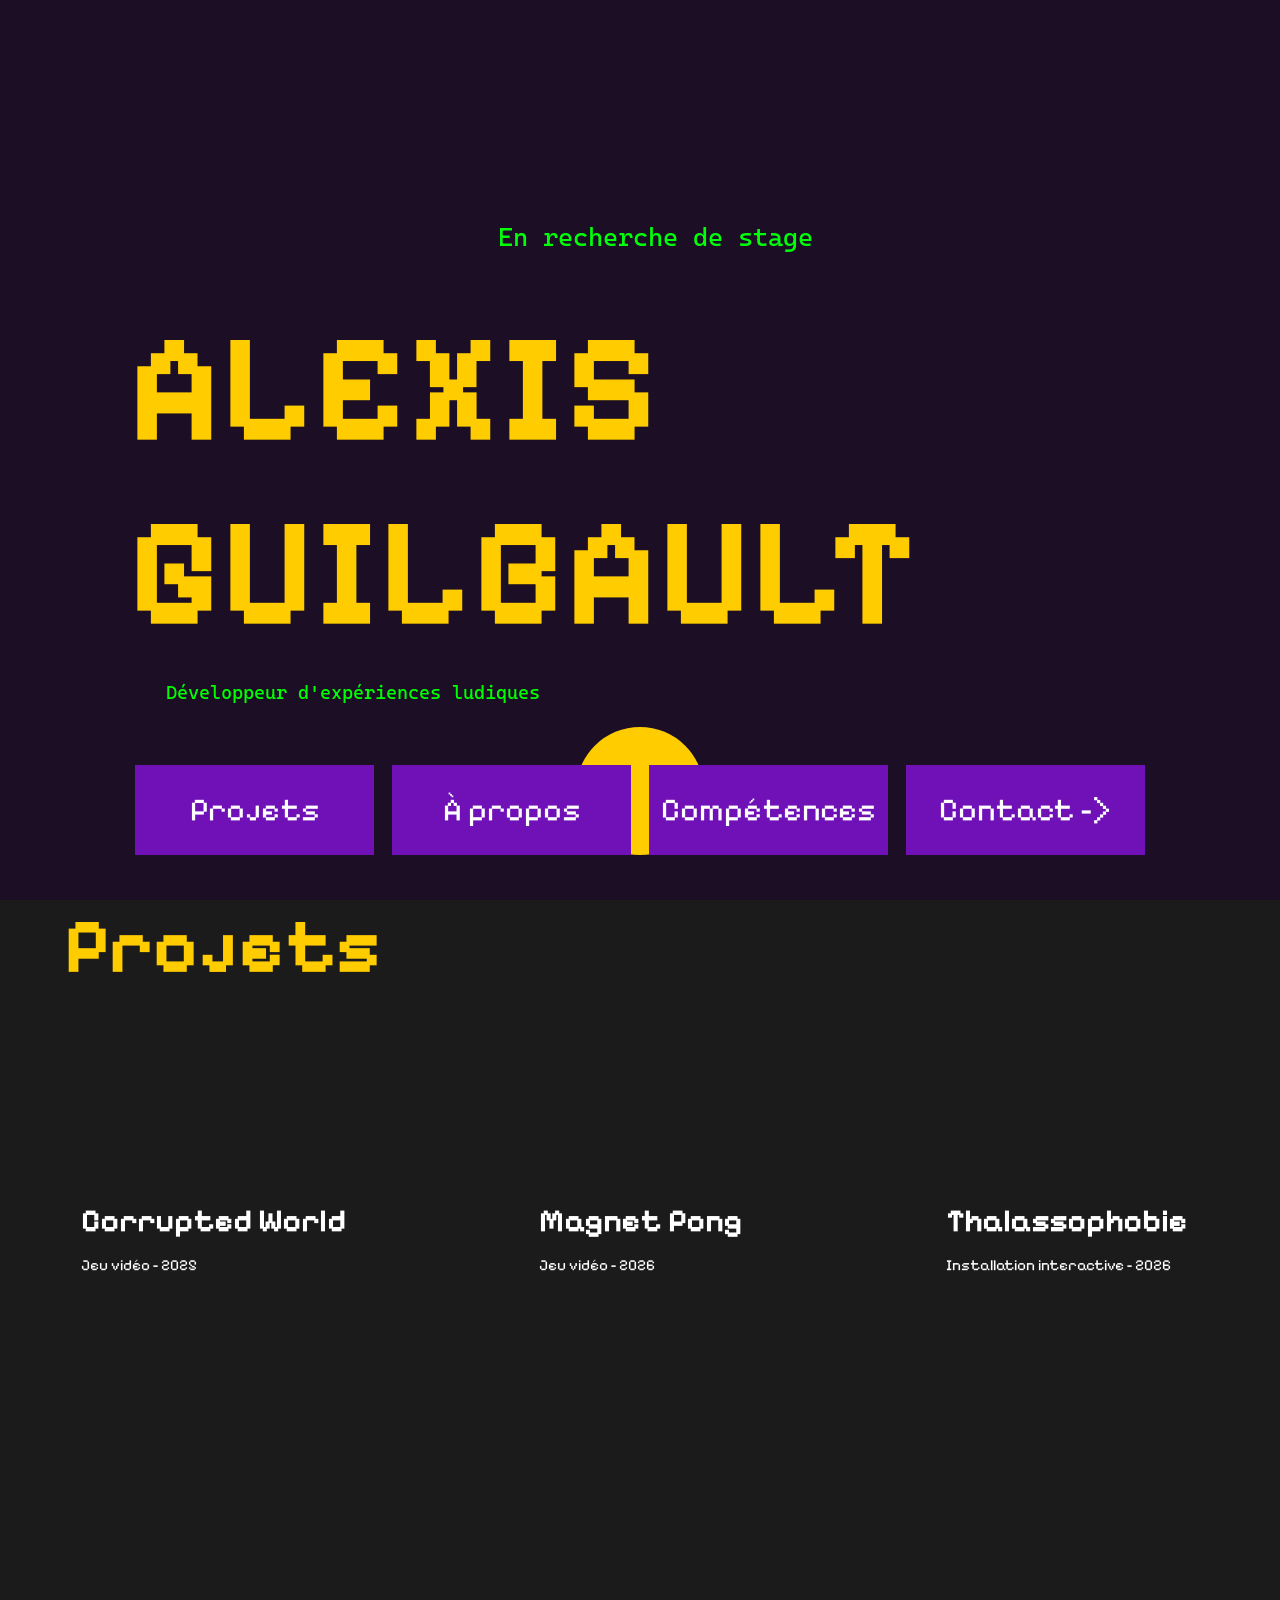
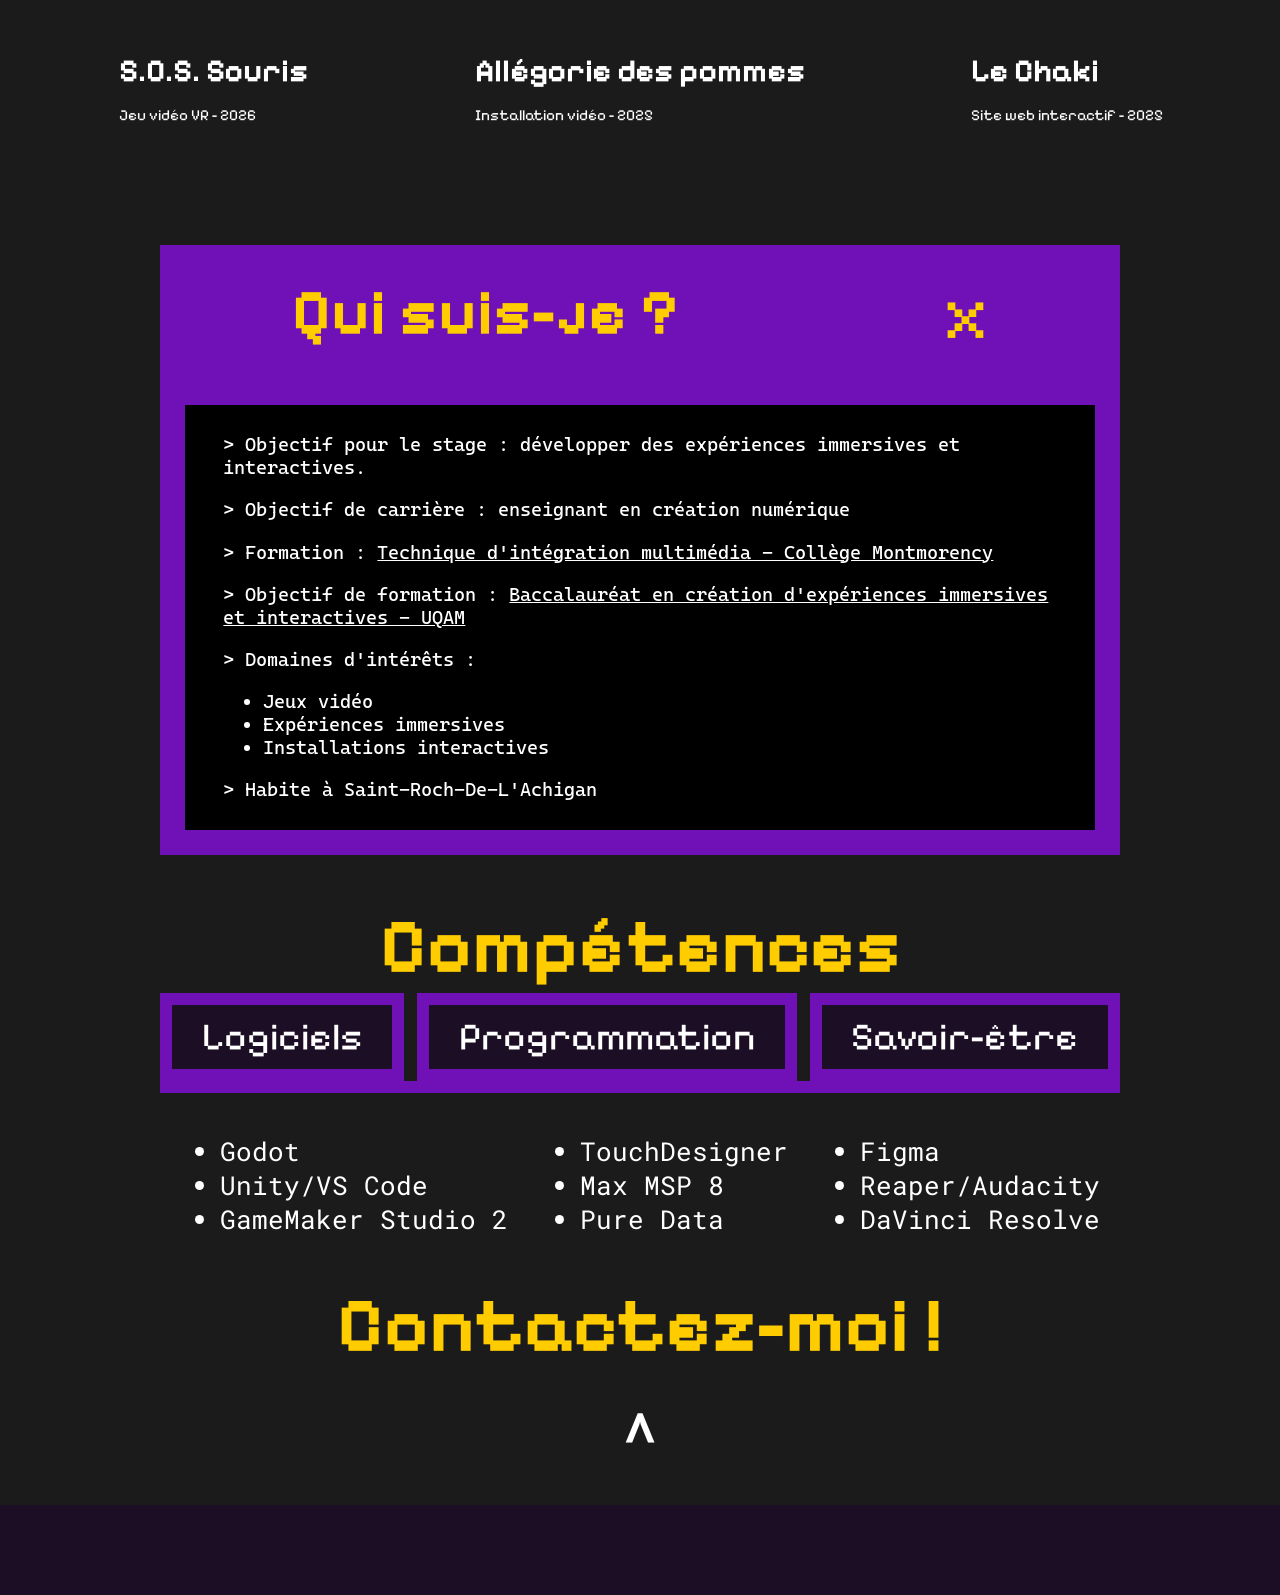
==== index.html @ 5c7bed14 "Correction erreurs grammaticales" ====
<!DOCTYPE html>
<html lang="en">
<head>
    <meta charset="UTF-8">
    <meta name="viewport" content="width=device-width, initial-scale=1.0">
    <link rel="stylesheet" href="./css/base.css">
    <title>Alexis Guilbault</title>
    <style>
    @import url('https://fonts.googleapis.com/css2?family=Cascadia+Mono:ital,wght@0,200..700;1,200..700&family=Pixelify+Sans:wght@400..700&family=Roboto+Mono:ital,wght@0,100..700;1,100..700&display=swap');
    </style>
</head>

<body>
    <header id="header" class="crt">
        <div class="mouse-ball desktop"></div>
        <p class="text-green"><span id="trait">> </span>En recherche de stage</p>
        <div>
            <h1><a href="https://www.youtube.com/watch?v=MB0UIjvyME4" target="_blank">ALEXIS <span class="nom">GUILBAULT</span></a></h1>
            <p><small>Développeur d'expériences ludiques</small></p>
        </div>
        <nav>
            <ul>
                <li><a href="#projets">Projets</a></li>
                <li><a href="#a-propos">À propos</a></li>
                <li class="mobile"><a href="#competence-mobile">Compétences</a></li>
                <li class="desktop"><a href="#competence-desktop">Compétences</a></li>
                <li><a href="./contact.html">Contact -></a></li>
            </ul>
        </nav>
    </header>
    <main>
        <section id="projets">
            <h2>Projets</h2>
        </section>
        <section id="a-propos">
            <div class="terminal-header">
                <h2>Qui suis-je ?</h2>
                <p class="desktop" id="x">x</p>
            </div>
            <div class="terminal-body">
                <p>> Objectif pour le stage : développer des expériences immersives et interactives.</p>
                <p>> Objectif de carrière : enseignant en création numérique</p>
                <p>> Formation : <a href="https://www.cmontmorency.qc.ca/programmes/nos-programmes-detudes/techniques/techniques-dintegration-multimedia/grille-de-cours/" target="_blank">Technique d'intégration multimédia - Collège Montmorency</a></p>
                <p>> Objectif de formation : <a href="https://etudier.uqam.ca/programme?code=6608" target="_blank">Baccalauréat en création d'expériences immersives et interactives - UQAM</a></p>
                <p>
                    > Domaines d'intérêts :
                    <ul>
                        <li>Jeux vidéo</li>
                        <li>Expériences immersives</li>
                        <li>Installations interactives</li>
                    </ul>
                </p>
                <p>> Habite à Saint-Roch-De-L'Achigan</p>
            </div>
        </section>
        <section class="mobile" id="competence-mobile">
            <h2>Compétences</h2>
            <details>
                <summary>
                    <h3>Logiciels</h3>
                </summary>
                <ul>
                        <li>Godot</li>
                        <li>Unity/VS Code</li>
                        <li>GameMaker Studio 2</li>
                        <li>TouchDesigner</li>
                        <li>Max MSP 8</li>
                        <li>Pure Data</li>
                        <li>Figma</li>
                        <li>Reaper/Audacity</li>
                        <li>DaVinci Resolve</li>
                    </ul>
            </details>
            <details>
                <summary>
                    <h3>Programmation</h3>
                </summary>
                <ul>
                        <li>JavaScript</li>
                        <li>Python</li>
                        <li>GameMaker Language (GML)</li>
                        <li>GDScript</li>
                        <li>C</li>
                        <li>C#</li>
                    </ul>
            </details>
            <details>
                <summary>
                    <h3>Savoir-être</h3>
                </summary>
                <ul>
                        <li>Débrouillardise</li>
                        <li>Créativité</li>
                        <li>Organisation</li>
                        <li>Ponctualité</li>
                        <li>Gestion du stress</li>
                        <li>Écoute active</li>
                    </ul>
            </details>
        </section>
        <section class="desktop" id="competence-desktop">
            <h2>Compétences</h2>
            <div class="tabs">
                <div class="boutons">
                    <button class="bouton">Logiciels</button>
                    <button class="bouton">Programmation</button>
                    <button class="bouton">Savoir-être</button>
                </div>
                <div id="logiciel">
                    <ul>
                        <li>Godot</li>
                        <li>Unity/VS Code</li>
                        <li>GameMaker Studio 2</li>
                    </ul>
                    <ul>
                        <li>TouchDesigner</li>
                        <li>Max MSP 8</li>
                        <li>Pure Data</li>
                    </ul>
                    <ul>
                        <li>Figma</li>
                        <li>Reaper/Audacity</li>
                        <li>DaVinci Resolve</li>
                    </ul>
                </div>
                <div id="programmation" class="hidden">
                    <ul>
                        <li>JavaScript</li>
                        <li>Python</li>
                        <li>GameMaker Language (GML)</li>
                    </ul>
                    <ul>
                        <li>GDScript</li>
                        <li>C</li>
                        <li>C#</li>
                    </ul>
                </div>
                <div id="savoir-etre" class="hidden">
                    <ul>
                        <li>Débrouillardise</li>
                        <li>Créativité</li>
                        <li>Organisation</li>
                    </ul>
                    <ul>
                        <li>Ponctualité</li>
                        <li>Gestion du stress</li>
                        <li>Écoute active</li>
                    </ul>
                </div>
            </div>
        </section>
    </main>
    <footer>
        <h3><a href="./contact.html" class="contact-link">Contactez-moi !</a></h3>
        <p><a href="#header">^</a></p>
        <div class="footer-square"></div>
    </footer>
    <script src="./js/main.js"></script>
    <script src="./js/data.js"></script>
</body>
</html>
---- css/base.css ----
@font-face {
  .pixelify-sans-title {
    font-family: "Pixelify Sans", sans-serif;
    font-optical-sizing: auto;
    font-weight: 700;
    font-style: normal;
  }

  .cascadia-mono-terminal {
    font-family: "Cascadia Mono", sans-serif;
    font-optical-sizing: auto;
    font-weight: 400;
    font-style: normal;
  }

  .roboto-mono-text {
    font-family: "Roboto Mono", monospace;
    font-optical-sizing: auto;
    font-weight: 400;
    font-style: normal;
  }
}

* {
  box-sizing: border-box;
}

/* Configuration body (mobile) */

html {
  min-width: 323px;
  overflow-x: hidden;
}

body {
  text-align: center;
  background-color: #1b1b1b;
  margin: 0;
  display: flex;
  flex-direction: column;
  justify-content: space-between;
  align-items: center;
}

.desktop {
  display: none;
}

main {
  width: 100%;
  display: flex;
  flex-direction: column;
  align-items: center;
}

/* En-tête et titres de la page d'accueil */

h1,
h2 {
  color: #ffcc00;
  font-family: "Pixelify Sans", sans-serif;
}

h1 {
  margin: 0;
  font-size: 24vw;
  & > a > span {
    font-size: 18vw;
  }
  & > a {
    color: #fc0;
    transition-duration: 400ms;
    transition-property: color;
    &:hover {
      color: #6f11b7;
    }
  }
}

h2 {
  font-size: 18vw;
}

h3 {
  font-size: 10vw;
  margin: 0;
}

header {
  display: flex;
  flex-direction: column;
  justify-content: flex-end;
  align-items: center;
  height: 100vh;
  width: 100%;
  background-color: #1b0e25;
  overflow: hidden;
  padding: 1vh;
  &#header {
    z-index: -5;
  }
  & small {
    font-family: "Cascadia Mono";
    color: #0f0;
    text-align: left;
    width: 100%;
    font-size: 5vw;
  }
}

header > p {
  padding: 0;
  font-family: "Cascadia Mono";
  font-size: 6vw;
  color: #00ff09;
}

nav > ul {
  margin: 0;
  display: flex;
  flex-direction: column;
  width: 100%;
  align-items: center;
  gap: 2vh;
  padding: 0;
  & > li {
    width: 60vw;
    height: 10vh;
    display: flex;
    justify-content: center;
    align-items: center;
    background-color: #6f11b7;
    transition-property: box-shadow;
    transition-duration: 500ms;
    & > a {
      color: #fff;
      text-decoration: none;
      font-size: 8vw;
    }
    &:hover {
      box-shadow: #ffcc00 1vw 1vw;
      & > a {
        color: #ffcc00;
      }
    }
  }
}

.bouton-nav {
  width: 60vw;
  height: 10vh;
  display: flex;
  justify-content: center;
  align-items: center;
  background-color: #6f11b7;
  transition-property: box-shadow;
  transition-duration: 500ms;
  & > a {
    color: #fff;
    text-decoration: none;
    font-size: 8vw;
  }
  &:hover {
    box-shadow: #ffcc00 1vw 1vw;
    & > a {
      color: #ffcc00;
    }
  }
}

a {
  text-decoration: none;
  font-family: "Pixelify Sans", sans-serif;
}

/* Section projets */
#projets {
  display: flex;
  flex-direction: column;
  justify-content: center;
  align-items: stretch;
  width: 100%;
  & > a {
    display: flex;
    flex-direction: column;
    justify-content: center;
    align-items: center;
    text-decoration: none;
    text-align: center;
    color: #fff;
    height: 30vh;
    width: 100%;
    transition-property: background-color;
    transition-duration: 250ms;
    & > div > p {
      font-size: 6vw;
    }
  }
}

/* Vidéo de fond */
.project-card__video {
    position: absolute;
    inset: 0;
    width: 100%;
    height: 100%;
    object-fit: cover;
    filter: grayscale(100%);
    transition: filter 300ms ease;
}

.project-card:hover .project-card__video,
.project-card:focus-visible .project-card__video {
    filter: grayscale(0);
}

/* Contenu de la carte */
.project-card__content {
    inset: 0;
    display: flex;
    flex-direction: column;
    justify-content: flex-end;
    padding: 1rem;
}

/* Section à propos */
#a-propos {
  display: flex;
  flex-direction: column;
  align-items: center;
  justify-content: center;
  padding: 5vh 0;
}

.terminal-header {
  width: 90vw;
  padding: 0;
  display: flex;
  justify-content: center;
  align-items: center;
  background-color: #6f11b7;
  & > h2 {
    margin: 0;
  }
}

.terminal-body {
  font-family: "Cascadia Mono";
  color: #fff;
  background-color: #000;
  width: 90vw;
  padding: 1vh 5vw;
  text-align: left;
  font-size: 5vw;
  border: 2vw solid #6f11b7;
  & > p > a {
    font-family: "Cascadia Mono";
    color: #fff;
    text-decoration: underline;
    transition-duration: 200ms;
    transition-property: color;
    &:hover {
      color: #ffcc00;
    }
  }
}

/* Section compétences */
#competence-mobile {
  width: 100%;
  display: flex;
  flex-direction: column;
  align-items: center;
  & > h2 {
    font-size: 14vw;
  }
}

summary {
  width: 100%;
  color: #ffcc00;
  background-color: #1b0e25;
  border: 2vw solid #6f11b7;
  height: 10vh;
  display: flex;
  justify-content: center;
  align-items: center;
  margin-bottom: 2.5vh;
  & > h3 {
    font-family: "Pixelify Sans", sans-serif;
    display: inline;
    font-size: 6vw;
  }
}

details {
  width: 85vw;
  color: #fff;
  font-size: 6vw;
  font-family: "Roboto Mono";
  & > ul {
    display: flex;
    flex-direction: column;
    gap: 1vh;
    list-style: none;
    padding: 0;
  }
}

/* Pied de page */
footer {
  padding-top: 3vh;
  width: 100%;
}

.contact-link {
  font-size: 12vw;
  color: #ffcc00;
  transition-property: color;
  transition-duration: 200ms;
  &:hover {
    color: #6f11b7;
  }
}

footer > p > a {
  font-family: "Roboto Mono", monospace;
  font-size: 10vw;
  margin: 0;
  color: #fff;
  transition-property: color;
  transition-duration: 200ms;
  &:hover {
    color: #6f11b7;
  }
}

.footer-square {
  height: 5vh;
  background-color: #1b0e25;
}

/* TABLETTE - 635px */
@media screen and (min-width: 635px) {
  /* Configuration body (tablette) */
  html {
    min-width: 768px;
  }

  main {
    width: 100%;
  }

  .desktop {
    display: none !important;
  }

  /* En-tête et titres de la page d'accueil */
  h1 {
    margin: 0;
    font-size: 18vw;
    & > a > span {
      font-size: 12vw;
    }
  }

  h2 {
    margin: 2vh;
    font-size: 12vw;
  }

  h3 {
    font-size: 8vw;
  }

  header {
    width: 100%;
    & small {
      font-size: 2.5vw;
    }
  }

  header > p {
    padding: 0;
    margin: 0;
    font-size: 3.5vw;
  }

  nav > ul {
    margin: 0;
    padding: 0;
    & > li {
      display: flex !important;
      height: 9vh;
      & > a {
        font-size: 8vw;
      }
    }
  }

  /* Section projets */
  #projets {
    & > a {
      height: 50vh;
      & > div > p {
        font-size: 4vw;
      }
    }
  }

  /* Section à propos */
  #a-propos {
    padding: 3vh 0;
  }

  .terminal-header {
    justify-content: space-around;
    & > p {
      font-family: "Pixelify Sans";
      color: #ffcc00;
      font-size: 8vw;
    }
  }

  .terminal-body {
    padding: 1vh 3vw;
    text-align: left;
    font-size: 3vw;
    border: 2vw solid #6f11b7;
  }

  summary {
    width: 100%;
    height: 15vh;
    display: flex;
    justify-content: center;
    align-items: center;
    margin-bottom: 2.5vh;
    & > h3 {
      font-family: "Pixelify Sans", sans-serif;
      display: inline;
      font-size: 6vw;
    }
  }

  details {
    width: 85vw;
    color: #fff;
    font-size: 2.5vw;
    font-family: "Roboto Mono";
    & > ul {
      display: flex;
      flex-direction: column;
      gap: 1vh;
      list-style: none;
      padding: 0;
    }
  }

  /* Section compétences */
  #competence-desktop {
    width: 100%;
    display: flex;
    flex-direction: column;
    align-items: center;
    & > h2 {
      font-size: 14vw;
    }
  }

  /* Pied de page */
  footer {
    padding-top: 3vh;
    width: 100%;
  }

  .contact-link {
    font-size: 10vw;
  }

  footer > p > a {
    font-size: 8vw;
    margin: 0;
  }

  .footer-square {
    height: 10vh;
  }
}

/* DESKTOP - 1024px */
@media screen and (min-width: 1024px) {
  /* Configuration body (desktop) */
  html {
    min-width: 1024px;
  }

  .desktop {
    display: block !important;
  }

  .mobile {
    display: none !important;
  }

  /* En-tête et titres de la page d'accueil */
  h1 {
    width: 80vw;
    text-align: left;
    font-size: 12vw;
    & span {
      display: block;
      font-size: 6vw;
    }
  }

  h2 {
    margin: 0;
    font-size: 6vw;
  }

  h3 {
    font-size: 2.5vw;
  }

  header {
    justify-content: flex-end;
    align-items: center;
    gap: 5vh;
    padding-bottom: 5vh;
    & small {
      text-align: left;
      display: inline-block;
      width: 100%;
      padding-left: 3vw;
      font-size: 1.5vw;
    }
  }

  header > p {
    margin: 0;
    font-size: 2vw;
  }

  nav {
    width: 80%;
  }

  nav > ul {
    flex-direction: row;
    justify-content: center;
    & > li,
    > li.desktop {
      display: flex !important;
      height: 10vh;
      width: 30%;
      & > a {
        font-size: 2.5vw;
      }
    }
  }

  /* Section projets */
  #projets {
    width: 100%;
    flex-direction: row;
    justify-content: flex-start;
    flex-wrap: wrap;
    & > h2 {
      position: absolute;
      left: 5vw;
    }
    & > a {
      justify-content: flex-end;
      overflow: hidden;
      text-align: left;
      height: 50vh;
      width: 33%;
      flex-grow: 1;
      padding: 1vw;
      padding-bottom: 5vh;
      &:hover {
        flex-grow: 2;
      }
      & > div {
        height: 20vh;
        & > p {
          font-size: 1.2vw;
        }
      }
    }
  }

  /* Section à propos */
  #a-propos {
    padding: 5vh 0;
  }

  .terminal-header {
    width: 75vw;
    height: 15vh;
    justify-content: space-around;
    & > p {
      font-size: 6vw;
      margin: 0;
    }
  }

  .terminal-body {
    width: 75vw;
    padding: 1vh 3vw;
    text-align: left;
    font-size: 1.5vw;
    border: 2vw solid #6f11b7;
  }

  /* Section compétences */
  #competence-desktop {
    width: 75vw;
    display: flex;
    flex-direction: column;
    align-items: flex-start;
    & > h2 {
      font-size: 6vw;
      margin: 0;
    }
  }

  .tabs {
    width: 100%;
    display: flex;
    flex-direction: column;
    justify-content: center;
    align-items: center;
    gap: 2vw;
    & > .boutons {
      width: 100%;
      display: flex;
      justify-content: space-evenly;
      align-items: flex-end;
      border-bottom: 1vw solid #6f11b7;
      gap: 1vw;
      & > button {
        font-family: "Pixelify Sans", sans-serif;
        font-size: 3vw;
        padding: 1vh 1vw;
        flex-grow: 1;
        background-color: #1b0e25;
        border: 1vw solid #6f11b7;
        color: #fff;
        &.selected {
          color: #ffcc00;
        }
      }
    }
    & div {
      width: 100%;
      display: flex;
      flex-direction: row;
      gap: 1vw;
      justify-content: space-evenly;
      align-items: flex-start;
    }
    & > ul {
      display: flex;
      flex-direction: column;
      gap: 2vh;
    }
    & li {
      font-family: "Roboto Mono", monospace;
      font-size: 2vw;
      color: #fff;
      text-align: left;
    }
  }

  /* Pied de page */
  footer {
    padding-top: 3vh;
    width: 100%;
  }

  .contact-link {
    font-size: 6vw;
  }

  footer > p > a {
    font-size: 6vw;
    margin: 0;
  }

  .footer-square {
    height: 10vh;
  }
}

.hidden {
  display: none !important;
}

/* PAGE CONTACT */
.page-contact {
  display: flex;
  flex-direction: column;
  justify-content: flex-start;
  align-items: center;
  height: 100vh;
  width: 100vw;
  background-color: #1b0e25;
}

.header-contact,
.header-project {
  height: 20vh;
  width: 80%;
  display: flex;
  flex-direction: row;
  justify-content: space-between;
  font-size: 8vw;
  padding: 0;
  background-color: #00000000;
  & > h1 {
    font-size: 8vw;
    width: 70%;
  }
  & > a {
    color: #ffcc00;
    text-decoration: none;
  }
}

.contact-page {
  display: flex;
  flex-direction: row;
  align-items: flex-start;
  justify-content: center;
  gap: 1vw;
  height: 90vh;
  width: 90%;
}

.formulaire {
  width: 66%;
  height: 90%;
}
.identifiants {
  flex-grow: 1;
  text-align: left;
  font-family: "";
  width: 33%;
}

.identifiants__text {
  color: #ffcc00;
  font-family: "roboto mono";
  font-size: 1.8vw;
  & > a {

    color: #ffcc00;
    font-family: "roboto mono";
    text-decoration: underline;
  }
}

/* PAGE CONTACT - TABLETTE */
@media screen and (max-width: 1024px) {
  .header-contact {
    height: 15vh;
    width: 100%;
    justify-content: center;
    & > h1 {
      font-size: 12vw;
      width: 70%;
    }
  }

  .contact-page {
    height: 85vh;
    width: 80%;
    flex-direction: column;
    justify-content: flex-start;
    align-items: center;
  }

  .formulaire {
    width: 100%;
    height: 85%;
    & > h2 {
      display: none;
    }
  }

  .identifiants {
    width: 100%;
    text-align: center;
    & > h2 {
      font-size: 8vw;
    }
  }

  .identifiants__text {
    font-size: 4vw;
  }
}

/* PAGE CONTACT - MOBILE */
@media screen and (max-width: 768px) {
  .header-contact {
    height: 15vh;
    width: 100%;
    justify-content: center;
    & > h1 {
      font-size: 16vw;
      width: 80%;
    }
  }

  .contact-page {
    width: 90%;
    flex-direction: column;
    justify-content: flex-start;
    align-items: center;
  }

  .formulaire {
    width: 100%;
    height: 90%;
    & > h2 {
      display: none;
    }
  }

  .identifiants {
    width: 100%;
    text-align: center;
    & > h2 {
      font-size: 12vw;
      margin-bottom: 1.5rem;
    }
  }

  .identifiants__text {
    font-size: 5vw;
    & > a {
      font-size: 5vw;
    }
  }
}

/* Page projet */
.project-main {
  width: 80%;
  text-align: left;
}

.video {
  display: flex; 
  flex-direction: column;
  align-items: center;
  gap: 2vh;
  padding-top: 5vh;
}

.description-projet {
  display: flex; 
  flex-direction: column;
  align-items: flex-start;
  color: #fff;
  font-family: 'Roboto Mono';
  font-size: 1.5vw;
  padding-top: 5vh;
}

div > h2 {
  font-size: 5vw;
}

.mouse-ball {
  position: absolute;
  width: 10vw;
  height: 10vw;
  background-color: #ffcc00;
  border-radius: 100%;
  z-index: -1;
}
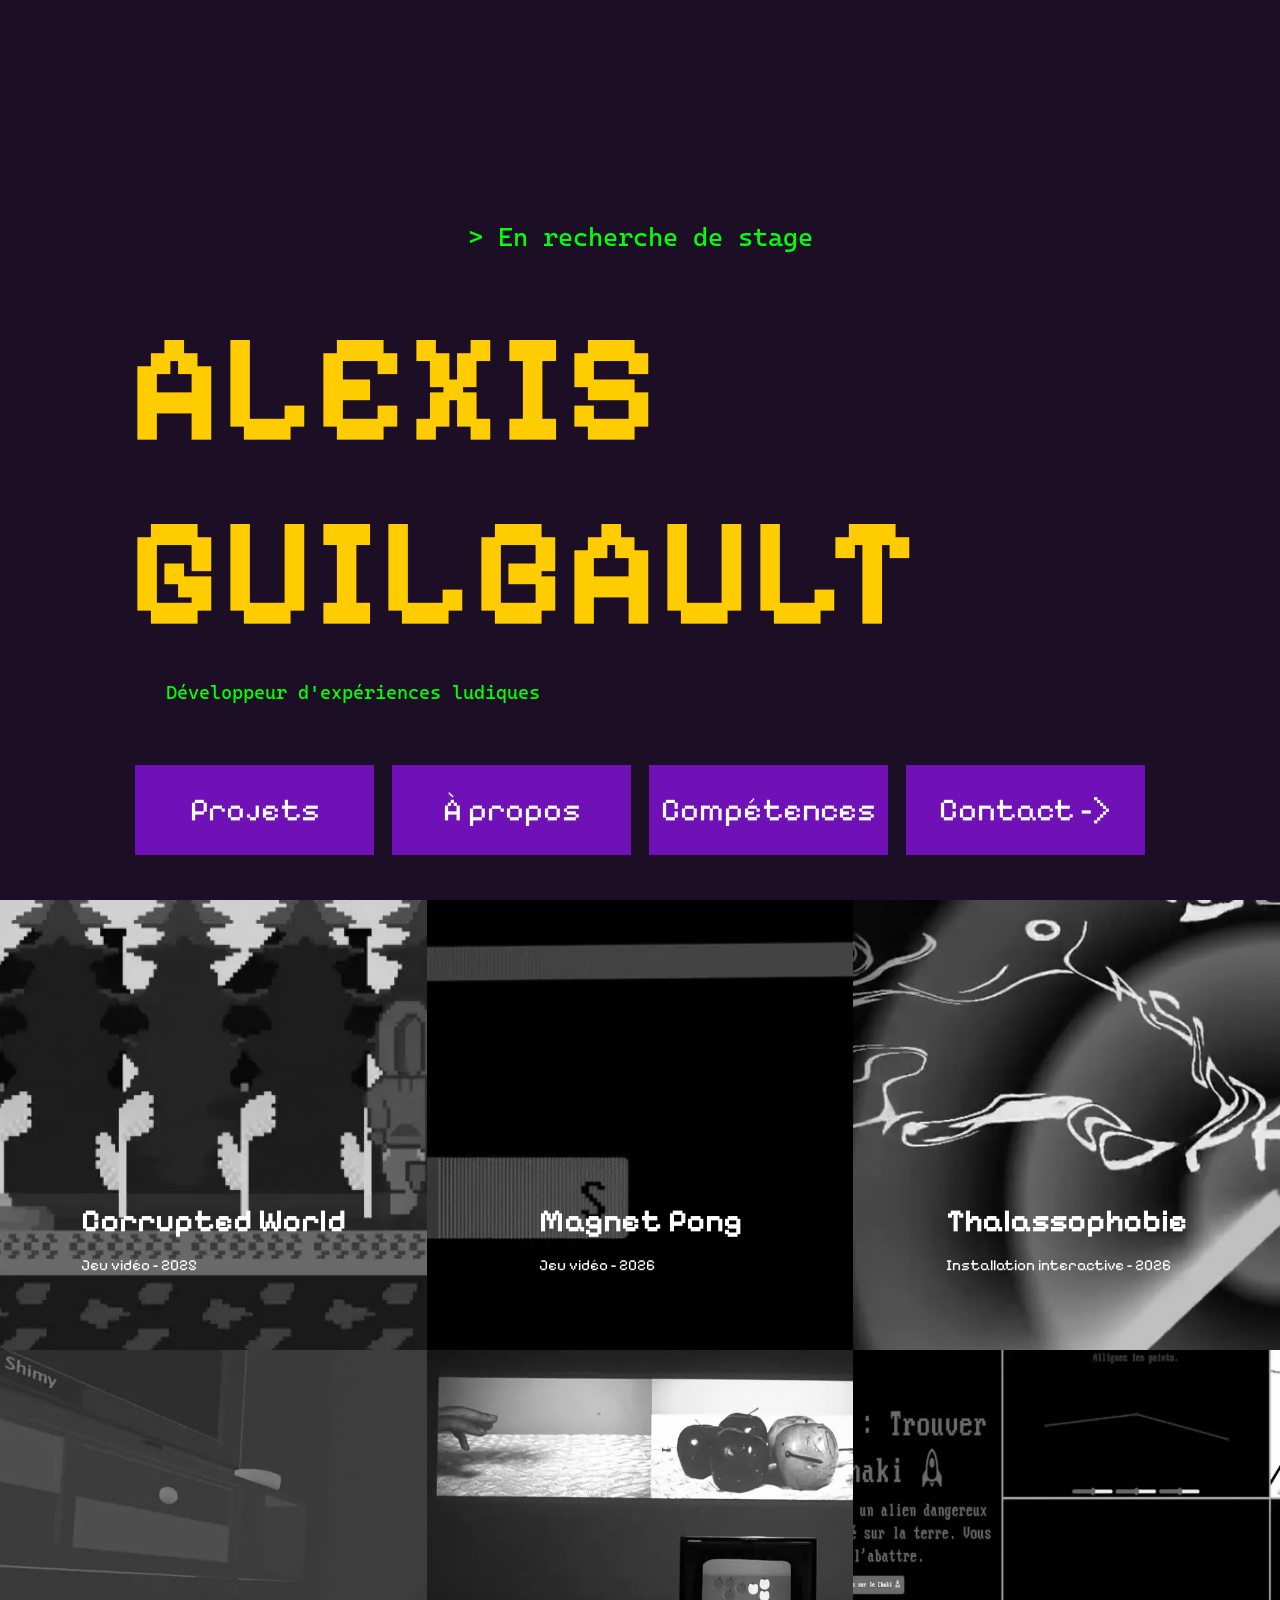
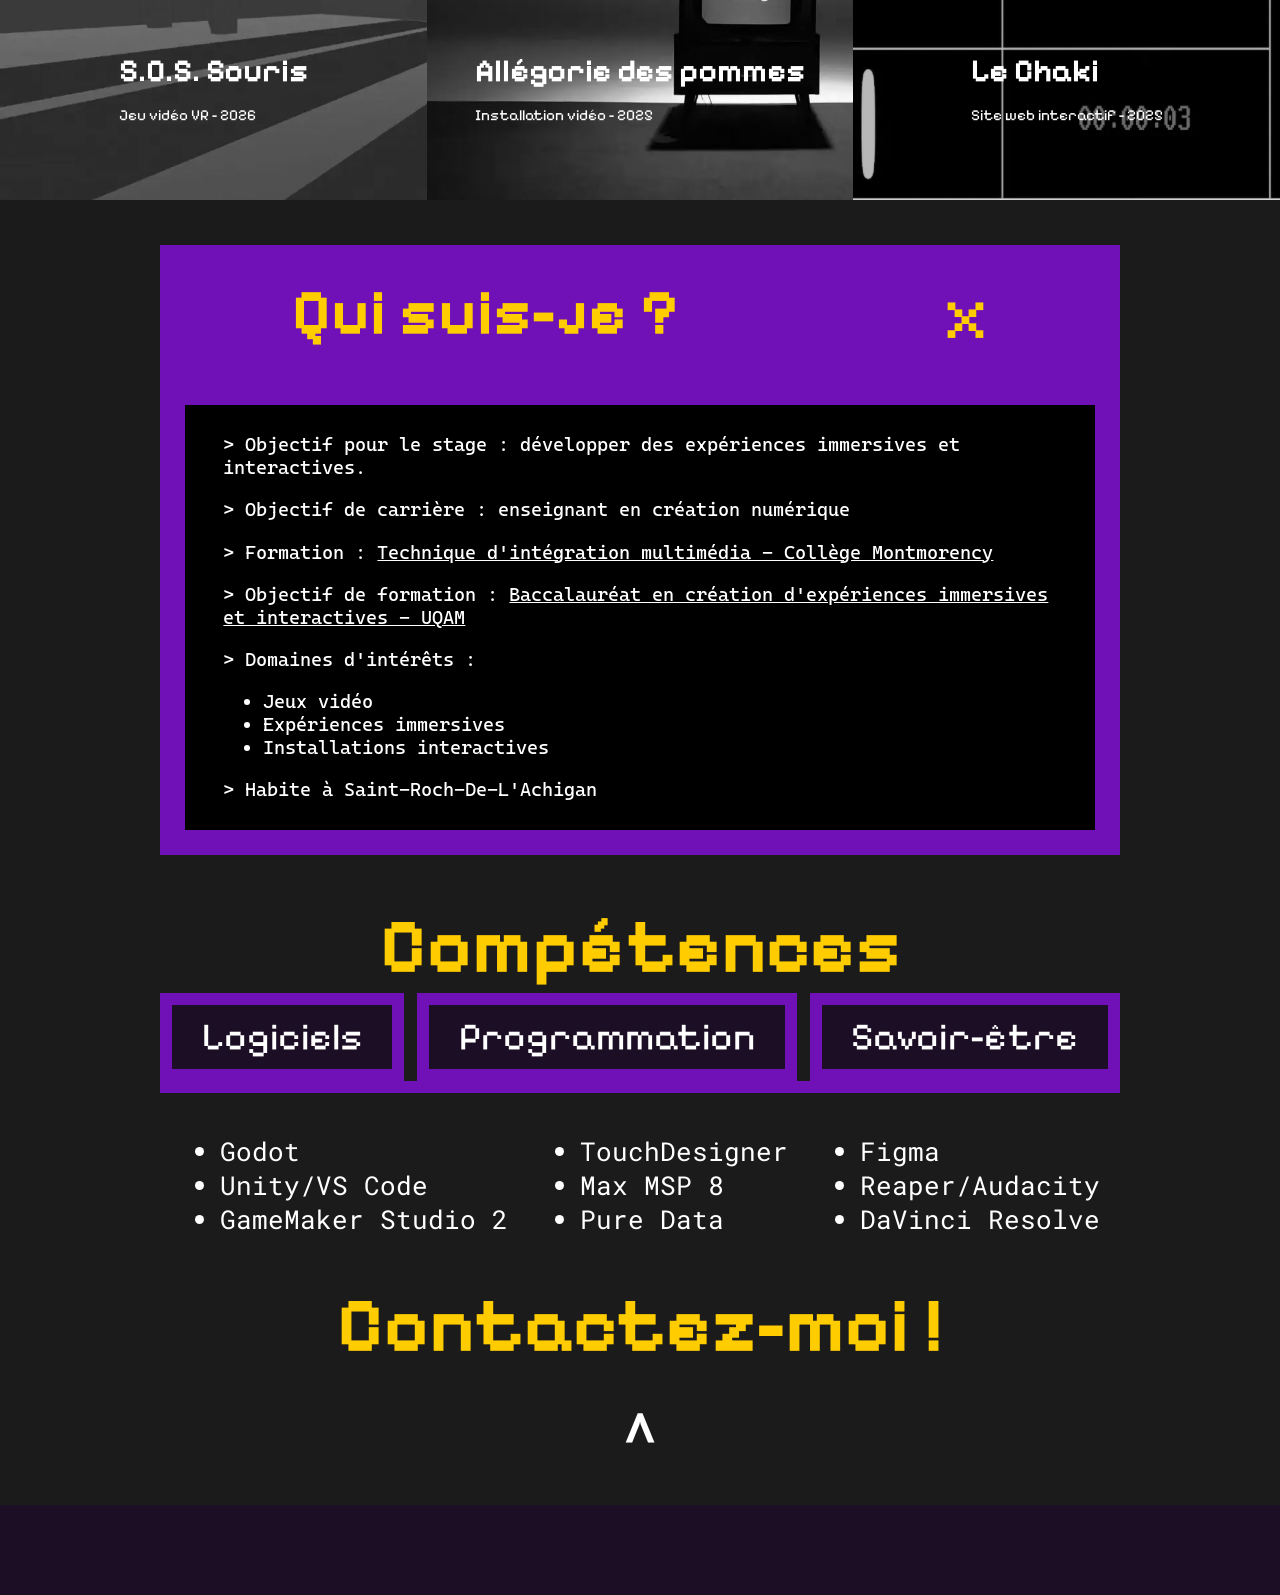
==== commit 4ddda8a4: "Animation CSS" ====
--- a/index.html
+++ b/index.html
@@ -11,6 +11,7 @@
 </head>
 
 <body>
+    <div class="loading_bar"></div>
     <header id="header" class="crt">
         <div class="mouse-ball desktop"></div>
         <p class="text-green"><span id="trait">> </span>En recherche de stage</p>
--- a/css/base.css
+++ b/css/base.css
@@ -55,6 +55,15 @@
 
 /* En-tête et titres de la page d'accueil */
 
+.mouse-ball {
+  position: absolute;
+  width: 10vw;
+  height: 10vw;
+  background-color: #ffcc00;
+  border-radius: 100%;
+  z-index: -1;
+}
+
 h1,
 h2 {
   color: #ffcc00;
@@ -71,7 +80,7 @@
     color: #fc0;
     transition-duration: 400ms;
     transition-property: color;
-    &:hover {
+    &:hover, &:focus-visible {
       color: #6f11b7;
     }
   }
@@ -96,9 +105,6 @@
   background-color: #1b0e25;
   overflow: hidden;
   padding: 1vh;
-  &#header {
-    z-index: -5;
-  }
   & small {
     font-family: "Cascadia Mono";
     color: #0f0;
@@ -137,7 +143,7 @@
       text-decoration: none;
       font-size: 8vw;
     }
-    &:hover {
+    &:hover, &:focus-visible {
       box-shadow: #ffcc00 1vw 1vw;
       & > a {
         color: #ffcc00;
@@ -160,7 +166,7 @@
     text-decoration: none;
     font-size: 8vw;
   }
-  &:hover {
+  &:hover, &:focus-visible {
     box-shadow: #ffcc00 1vw 1vw;
     & > a {
       color: #ffcc00;
@@ -196,22 +202,6 @@
       font-size: 6vw;
     }
   }
-}
-
-/* Vidéo de fond */
-.project-card__video {
-    position: absolute;
-    inset: 0;
-    width: 100%;
-    height: 100%;
-    object-fit: cover;
-    filter: grayscale(100%);
-    transition: filter 300ms ease;
-}
-
-.project-card:hover .project-card__video,
-.project-card:focus-visible .project-card__video {
-    filter: grayscale(0);
 }
 
 /* Contenu de la carte */
@@ -259,7 +249,7 @@
     text-decoration: underline;
     transition-duration: 200ms;
     transition-property: color;
-    &:hover {
+    &:hover, &:focus-visible {
       color: #ffcc00;
     }
   }
@@ -318,7 +308,7 @@
   color: #ffcc00;
   transition-property: color;
   transition-duration: 200ms;
-  &:hover {
+  &:hover, &:focus-visible {
     color: #6f11b7;
   }
 }
@@ -330,7 +320,7 @@
   color: #fff;
   transition-property: color;
   transition-duration: 200ms;
-  &:hover {
+  &:hover, &:focus-visible {
     color: #6f11b7;
   }
 }
@@ -423,7 +413,7 @@
   }
 
   .terminal-body {
-    padding: 1vh 3vw;
+    padding: 1vh 0;
     text-align: left;
     font-size: 3vw;
     border: 2vw solid #6f11b7;
@@ -579,7 +569,7 @@
       flex-grow: 1;
       padding: 1vw;
       padding-bottom: 5vh;
-      &:hover {
+      &:hover, &:focus-visible {
         flex-grow: 2;
       }
       & > div {
@@ -764,13 +754,16 @@
 
 /* PAGE CONTACT - TABLETTE */
 @media screen and (max-width: 1024px) {
-  .header-contact {
+  .header-contact, .header-project {
     height: 15vh;
     width: 100%;
     justify-content: center;
     & > h1 {
       font-size: 12vw;
       width: 70%;
+    }
+    & > a {
+      font-size: 12vw;
     }
   }
 
@@ -805,13 +798,16 @@
 
 /* PAGE CONTACT - MOBILE */
 @media screen and (max-width: 768px) {
-  .header-contact {
+  .header-contact, .header-project {
     height: 15vh;
     width: 100%;
     justify-content: center;
     & > h1 {
-      font-size: 16vw;
+      font-size: 13vw;
       width: 80%;
+    }
+    & > a {
+      font-size: 12vw;
     }
   }
 
@@ -847,14 +843,14 @@
   }
 }
 
-/* Page projet */
+/* Page projet - DESKTOP */
 .project-main {
   width: 80%;
   text-align: left;
 }
 
 .video {
-  display: flex; 
+  display: flex;
   flex-direction: column;
   align-items: center;
   gap: 2vh;
@@ -875,11 +871,81 @@
   font-size: 5vw;
 }
 
-.mouse-ball {
-  position: absolute;
-  width: 10vw;
-  height: 10vw;
-  background-color: #ffcc00;
-  border-radius: 100%;
-  z-index: -1;
+/* PAGE PROJET - MOBILE */
+@media screen and (max-width: 323px) {
+  .video > iframe {
+    width: 90%;
+  }
+
+  .description-projet {
+    font-size: 6vw;
+  }
+
+  div > h2 {
+    font-size: 9vw;
+  }
+}
+
+/* PAGE PROJET - TABLETTE */
+@media screen and (max-width: 768px) {
+  .header-project {
+    height: 20%;
+  }
+
+  .description-projet {
+    width: 100%;
+    font-size: 3vw;
+  }
+
+  div > h2 {
+    font-size: 6vw;
+  }
+}
+
+/* PAGE PROJET - ÉCRAN LARGE */
+@media screen and (min-width: 1440px) {
+  .header-project {
+    height: 20%;
+  }
+
+  .bouton-nav {
+    width: 90%;
+    justify-content: center;
+    text-align: center;
+    &>a {
+      font-size: 5vw;
+      width: 100%;
+    }
+  }
+
+  .description-projet {
+    width: 100%;
+    font-size: 1.5vw;
+  }
+
+  div > h2 {
+    font-size: 4vw;
+  }
+}
+
+/* Animation CSS */
+.loading_bar {
+  z-index: 5;
+  position: fixed;
+  top: 0;
+  left: 0;
+  width: 100vw;
+  height: 0.3vh;
+  background: #0f0;
+  transform-origin: left;
+  transform: scaleX(0);
+}
+
+@keyframes grow {
+  to { transform: scaleX(1); }
+}
+
+.loading_bar {
+  animation: grow linear;
+  animation-timeline: scroll();
 }
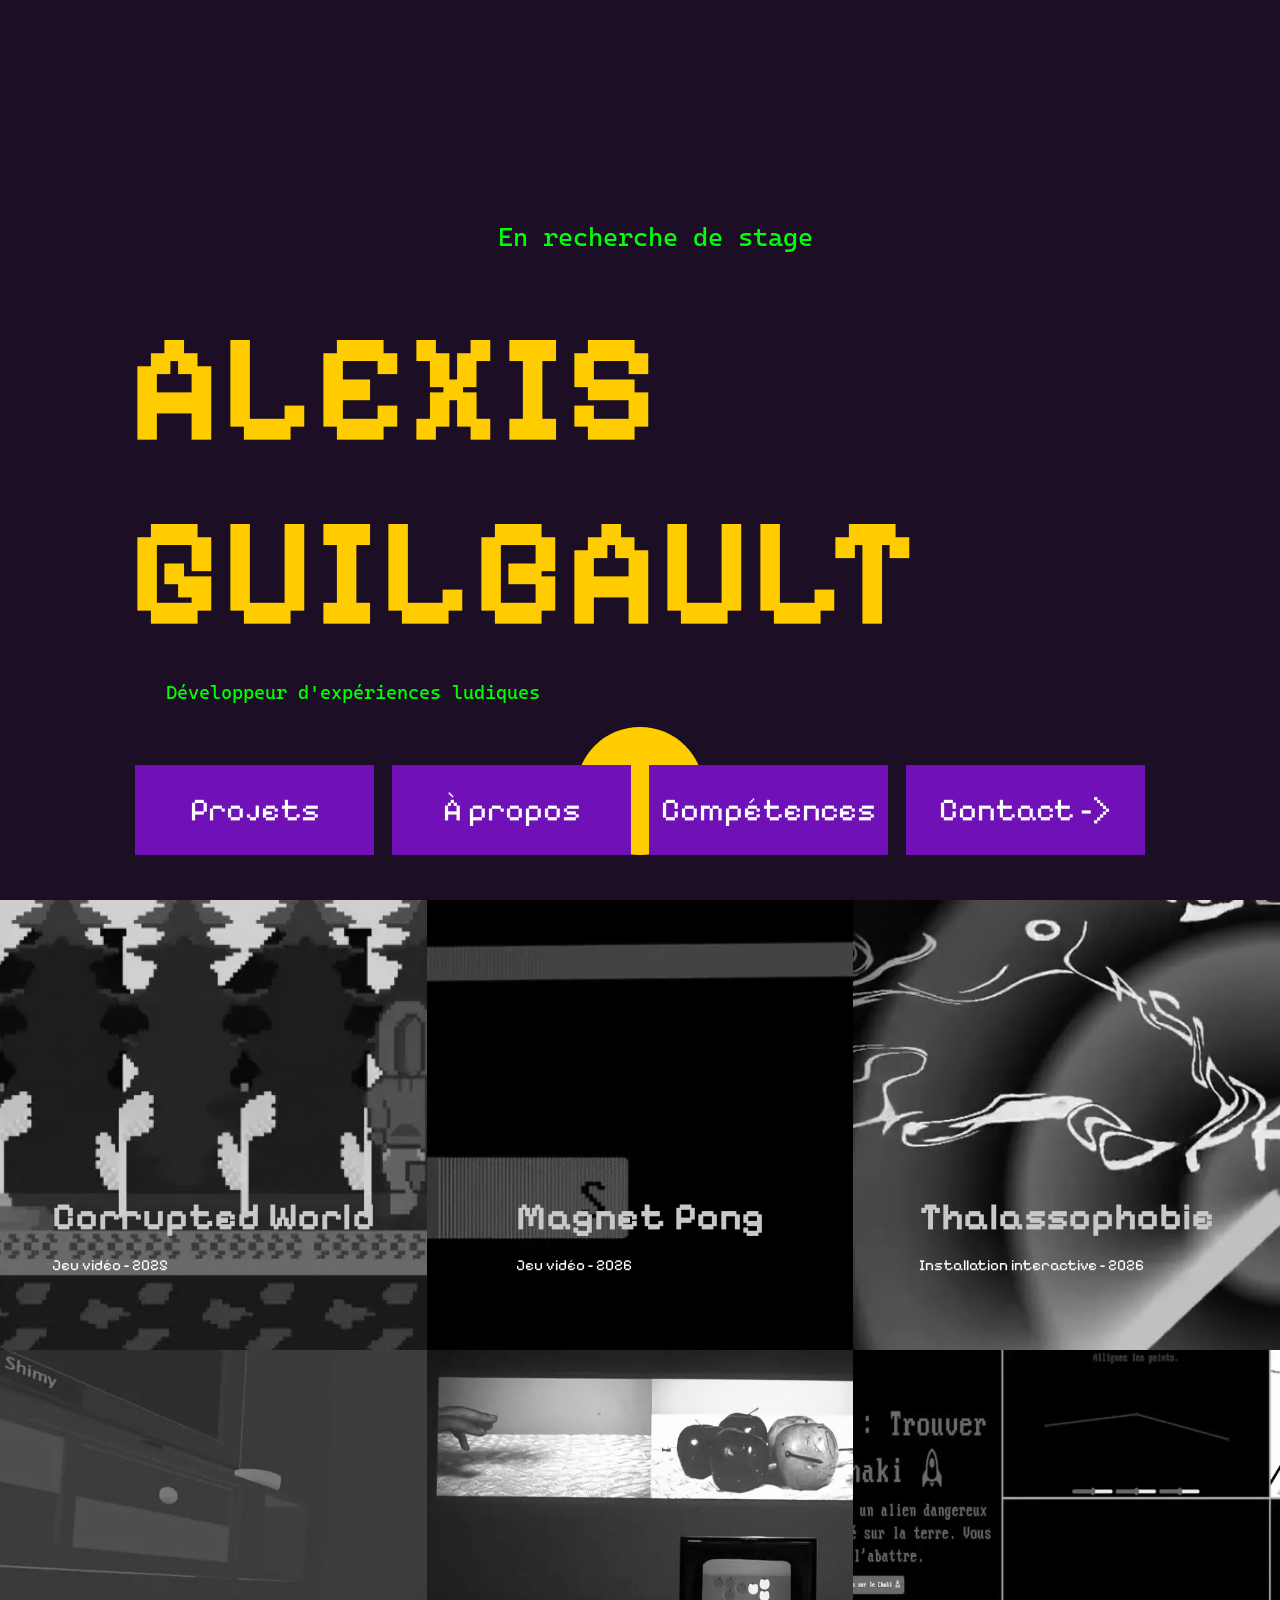
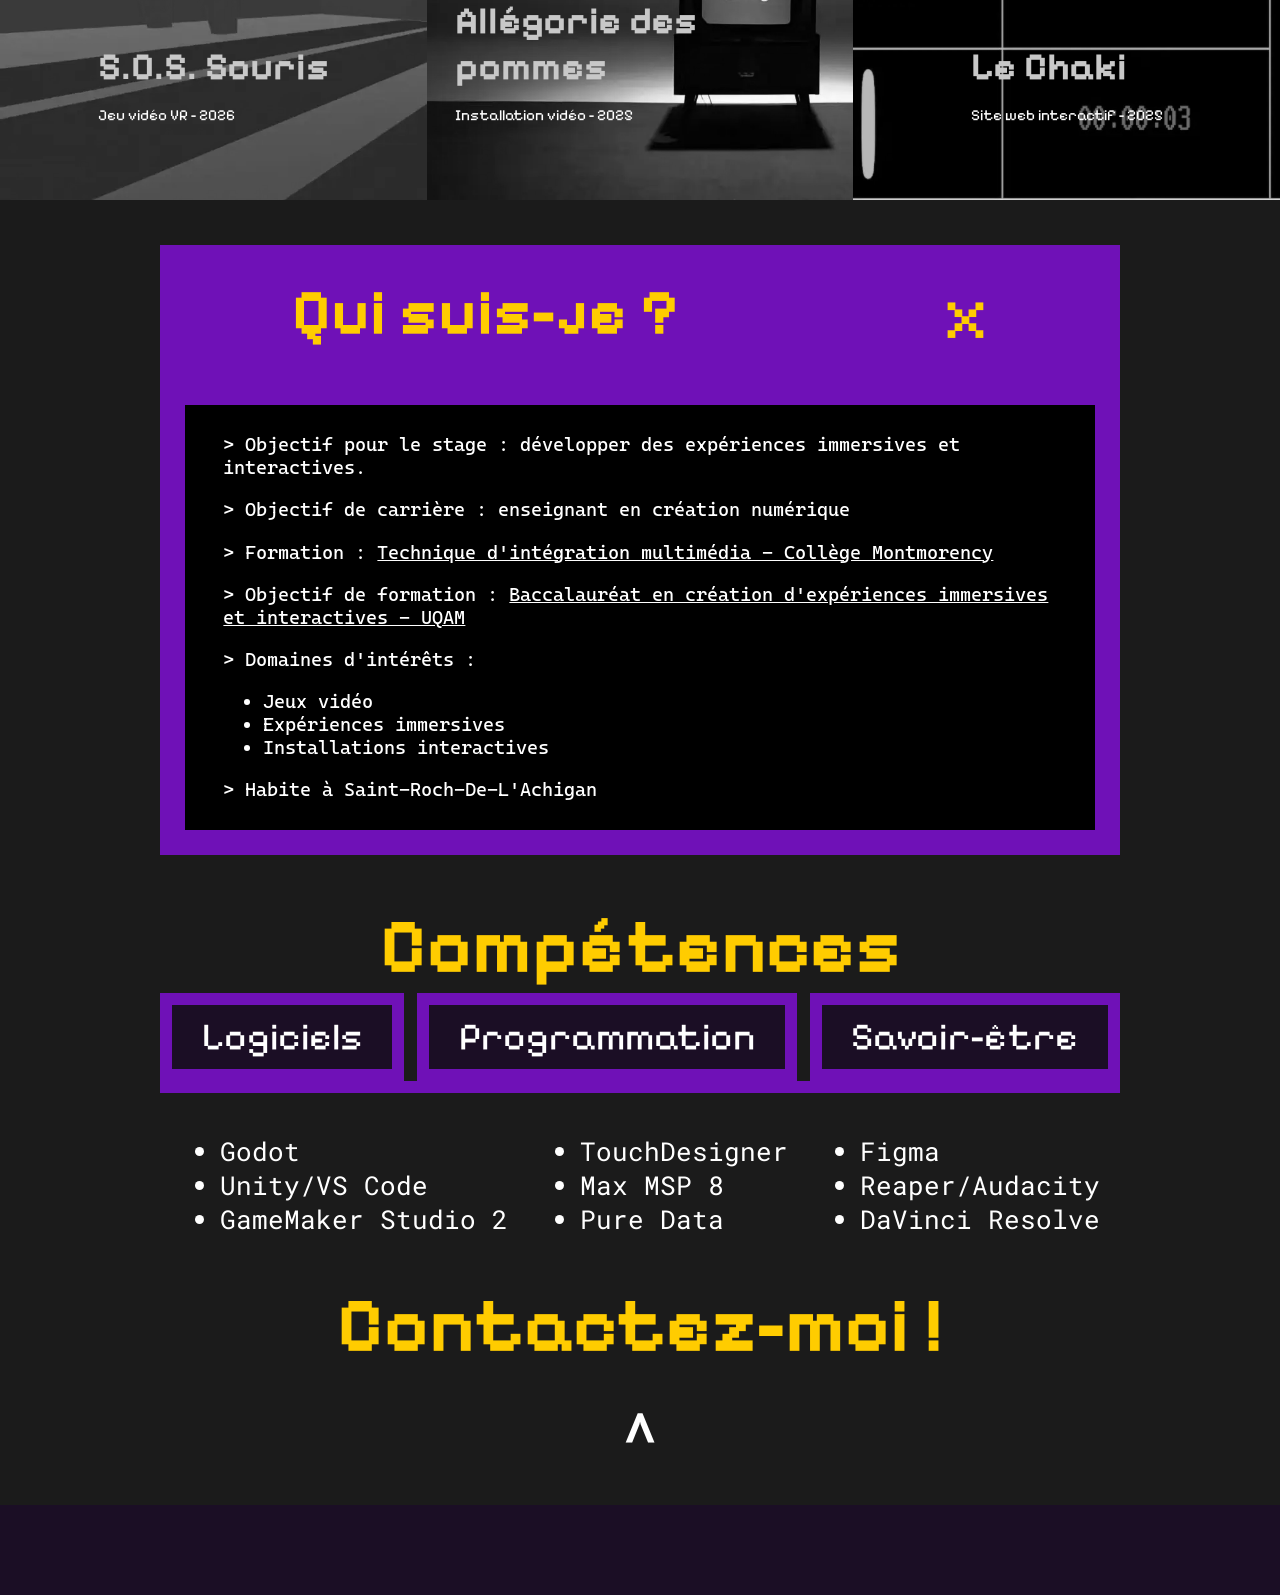
==== commit d160eb1b: "Responsive grand écran" ====
--- a/index.html
+++ b/index.html
@@ -12,7 +12,7 @@
 
 <body>
     <div class="loading_bar"></div>
-    <header id="header" class="crt">
+    <header id="header">
         <div class="mouse-ball desktop"></div>
         <p class="text-green"><span id="trait">> </span>En recherche de stage</p>
         <div>
--- a/css/base.css
+++ b/css/base.css
@@ -1,3 +1,4 @@
+/* Configuration des fontes */
 @font-face {
   .pixelify-sans-title {
     font-family: "Pixelify Sans", sans-serif;
@@ -29,7 +30,7 @@
 
 html {
   min-width: 323px;
-  overflow-x: hidden;
+  overflow-x: hidden; /* Cache le scroll horizontal */
 }
 
 body {
@@ -52,6 +53,8 @@
   flex-direction: column;
   align-items: center;
 }
+
+/* Le flexbox en colonnes est appliqué au body et au main */
 
 /* En-tête et titres de la page d'accueil */
 
@@ -61,8 +64,10 @@
   height: 10vw;
   background-color: #ffcc00;
   border-radius: 100%;
-  z-index: -1;
-}
+  z-index: 3;
+}
+
+/* Le z-index est appliqué à la balle pour qu'elle soit entre les éléments du header (5) et le fond du header (0) */
 
 h1,
 h2 {
@@ -94,6 +99,8 @@
   font-size: 10vw;
   margin: 0;
 }
+
+/* Change la taille, la marge et les couleurs des titres */
 
 header {
   display: flex;
@@ -112,7 +119,12 @@
     width: 100%;
     font-size: 5vw;
   }
-}
+  & > * {
+    z-index: 5;
+  }
+}
+
+/* Modifie le header, le petit texte de description à l'intérieur, et monte le z-index dans les éléments du header. */
 
 header > p {
   padding: 0;
@@ -152,6 +164,8 @@
   }
 }
 
+/* Au hover ou au focus, les boutons affichent un box shadow et changent leur couleur de texte. Sur mobile, ils affichent en colonnes. */
+
 .bouton-nav {
   width: 60vw;
   height: 10vh;
@@ -173,6 +187,7 @@
     }
   }
 }
+/* Semi-composante des boutons. Agit comme les li plus haut, mais pour la page projet. */
 
 a {
   text-decoration: none;
@@ -203,6 +218,7 @@
     }
   }
 }
+/* Ajoute une transition du background-color qui dure 250 millisecondes. */
 
 /* Contenu de la carte */
 .project-card__content {
@@ -254,6 +270,7 @@
     }
   }
 }
+/* Fait que les liens changent de couleur lors du hover dans le faux-terminal. */
 
 /* Section compétences */
 #competence-mobile {
@@ -306,10 +323,11 @@
 .contact-link {
   font-size: 12vw;
   color: #ffcc00;
-  transition-property: color;
-  transition-duration: 200ms;
+  transition-property: color text-shadow;
+  transition-duration: 500ms;
   &:hover, &:focus-visible {
     color: #6f11b7;
+    text-shadow: 0.25vw 0.25vw 0 #fc0;
   }
 }
 
@@ -318,10 +336,11 @@
   font-size: 10vw;
   margin: 0;
   color: #fff;
-  transition-property: color;
-  transition-duration: 200ms;
+  transition-property: color text-shadow;
+  transition-duration: 500ms;
   &:hover, &:focus-visible {
     color: #6f11b7;
+    text-shadow: 0.25vw 0.25vw 0 #fc0;
   }
 }
 
@@ -342,7 +361,7 @@
   }
 
   .desktop {
-    display: none !important;
+    display: none !important; /* Important est utilisé pour s'assurer que le display:none soit pas overridden par un display:flex. */
   }
 
   /* En-tête et titres de la page d'accueil */
@@ -375,6 +394,7 @@
     margin: 0;
     font-size: 3.5vw;
   }
+  /* Adaptation des tailles de fontes */
 
   nav > ul {
     margin: 0;
@@ -719,6 +739,8 @@
   }
 }
 
+/* Vu leur forme similaire, applique les styles à la page contact et à la page projet. */
+
 .contact-page {
   display: flex;
   flex-direction: row;
@@ -745,7 +767,6 @@
   font-family: "roboto mono";
   font-size: 1.8vw;
   & > a {
-
     color: #ffcc00;
     font-family: "roboto mono";
     text-decoration: underline;
@@ -755,15 +776,15 @@
 /* PAGE CONTACT - TABLETTE */
 @media screen and (max-width: 1024px) {
   .header-contact, .header-project {
-    height: 15vh;
+    height: 20vh;
     width: 100%;
     justify-content: center;
     & > h1 {
-      font-size: 12vw;
+      font-size: 10vw;
       width: 70%;
     }
     & > a {
-      font-size: 12vw;
+      font-size: 10vw;
     }
   }
 
@@ -799,7 +820,7 @@
 /* PAGE CONTACT - MOBILE */
 @media screen and (max-width: 768px) {
   .header-contact, .header-project {
-    height: 15vh;
+    height: 20vh;
     width: 100%;
     justify-content: center;
     & > h1 {
@@ -871,6 +892,16 @@
   font-size: 5vw;
 }
 
+div > h3 {
+  font-size: 3vw;
+  color: #fc0;
+  font-family: 'Pixelify Sans';
+}
+
+.processus_creation {
+  padding: 1.5vw;
+}
+
 /* PAGE PROJET - MOBILE */
 @media screen and (max-width: 323px) {
   .video > iframe {
@@ -884,6 +915,20 @@
   div > h2 {
     font-size: 9vw;
   }
+
+  div > h3 {
+    font-size: 8vw;
+    color: #fc0;
+    font-family: 'Pixelify Sans';
+  }
+
+  .images {
+    width: 100%;
+    display: flex;
+    flex-direction: column;
+    align-items: stretch;
+    justify-content: center;
+  }
 }
 
 /* PAGE PROJET - TABLETTE */
@@ -898,12 +943,27 @@
   }
 
   div > h2 {
-    font-size: 6vw;
-  }
-}
-
-/* PAGE PROJET - ÉCRAN LARGE */
+    font-size: 8vw;
+  }
+
+  div > h3 {
+    font-size: 5vw;
+    color: #fc0;
+    font-family: 'Pixelify Sans';
+  }
+
+  .images {
+    width: 100%;
+    display: flex;
+    flex-direction: column;
+    align-items: stretch;
+    justify-content: center;
+  }
+}
+
+/* ÉCRAN LARGE */
 @media screen and (min-width: 1440px) {
+  /* Page projet */
   .header-project {
     height: 20%;
   }
@@ -926,16 +986,98 @@
   div > h2 {
     font-size: 4vw;
   }
+
+  div > h3 {
+    font-size: 3vw;
+    color: #fc0;
+    font-family: 'Pixelify Sans';
+  }
+
+  /* Page d'acceuil */
+  /* Configuration body (desktop) */
+  html {
+    min-width: 1440px;
+  }
+  /* En-tête et titres de la page d'accueil */
+  h1 {
+    font-size: 8vw;
+    & > a > span {
+      font-size: 6vw;
+    }
+  }
+
+  h2 {
+    font-size: 6vw;
+  }
+
+  header {
+    & small {
+      padding-left: 1vw;
+      font-size: 1vw;
+    }
+  }
+
+  header > p {
+    margin: 0;
+    font-size: 1.5vw;
+  }
+
+  nav {
+    width: 80%;
+  }
+
+  /* Section à propos */
+  #a-propos {
+    padding: 5vh 0;
+  }
+
+  .terminal-header {
+    width: 75vw;
+    height: 15vh;
+    justify-content: space-around;
+    & > p {
+      font-size: 6vw;
+      margin: 0;
+    }
+  }
+
+  .terminal-body {
+    width: 75vw;
+    padding: 1vh 3vw;
+    text-align: left;
+    font-size: 1vw;
+    border: 2vw solid #6f11b7;
+  }
+
+  /* Section compétences */
+  .tabs {
+    & li {
+      font-size: 1.5vw;
+    }
+  }
+
+  .contact-link {
+    font-size: 4vw;
+  }
+
+  footer > p > a {
+    font-size: 4vw;
+    margin: 0;
+  }
+
+  .footer-square {
+    height: 10vh;
+  }
 }
 
 /* Animation CSS */
 .loading_bar {
-  z-index: 5;
+  z-index: 10;
   position: fixed;
   top: 0;
   left: 0;
   width: 100vw;
-  height: 0.3vh;
+  height: 0.5vh;
   background: #0f0;
   transform-origin: left;
   transform: scaleX(0);
@@ -948,4 +1090,6 @@
 .loading_bar {
   animation: grow linear;
   animation-timeline: scroll();
-}+}
+
+/* Animation pris des notes de cours. Créé une animation nommée grow qui s'anime au défilement.  */
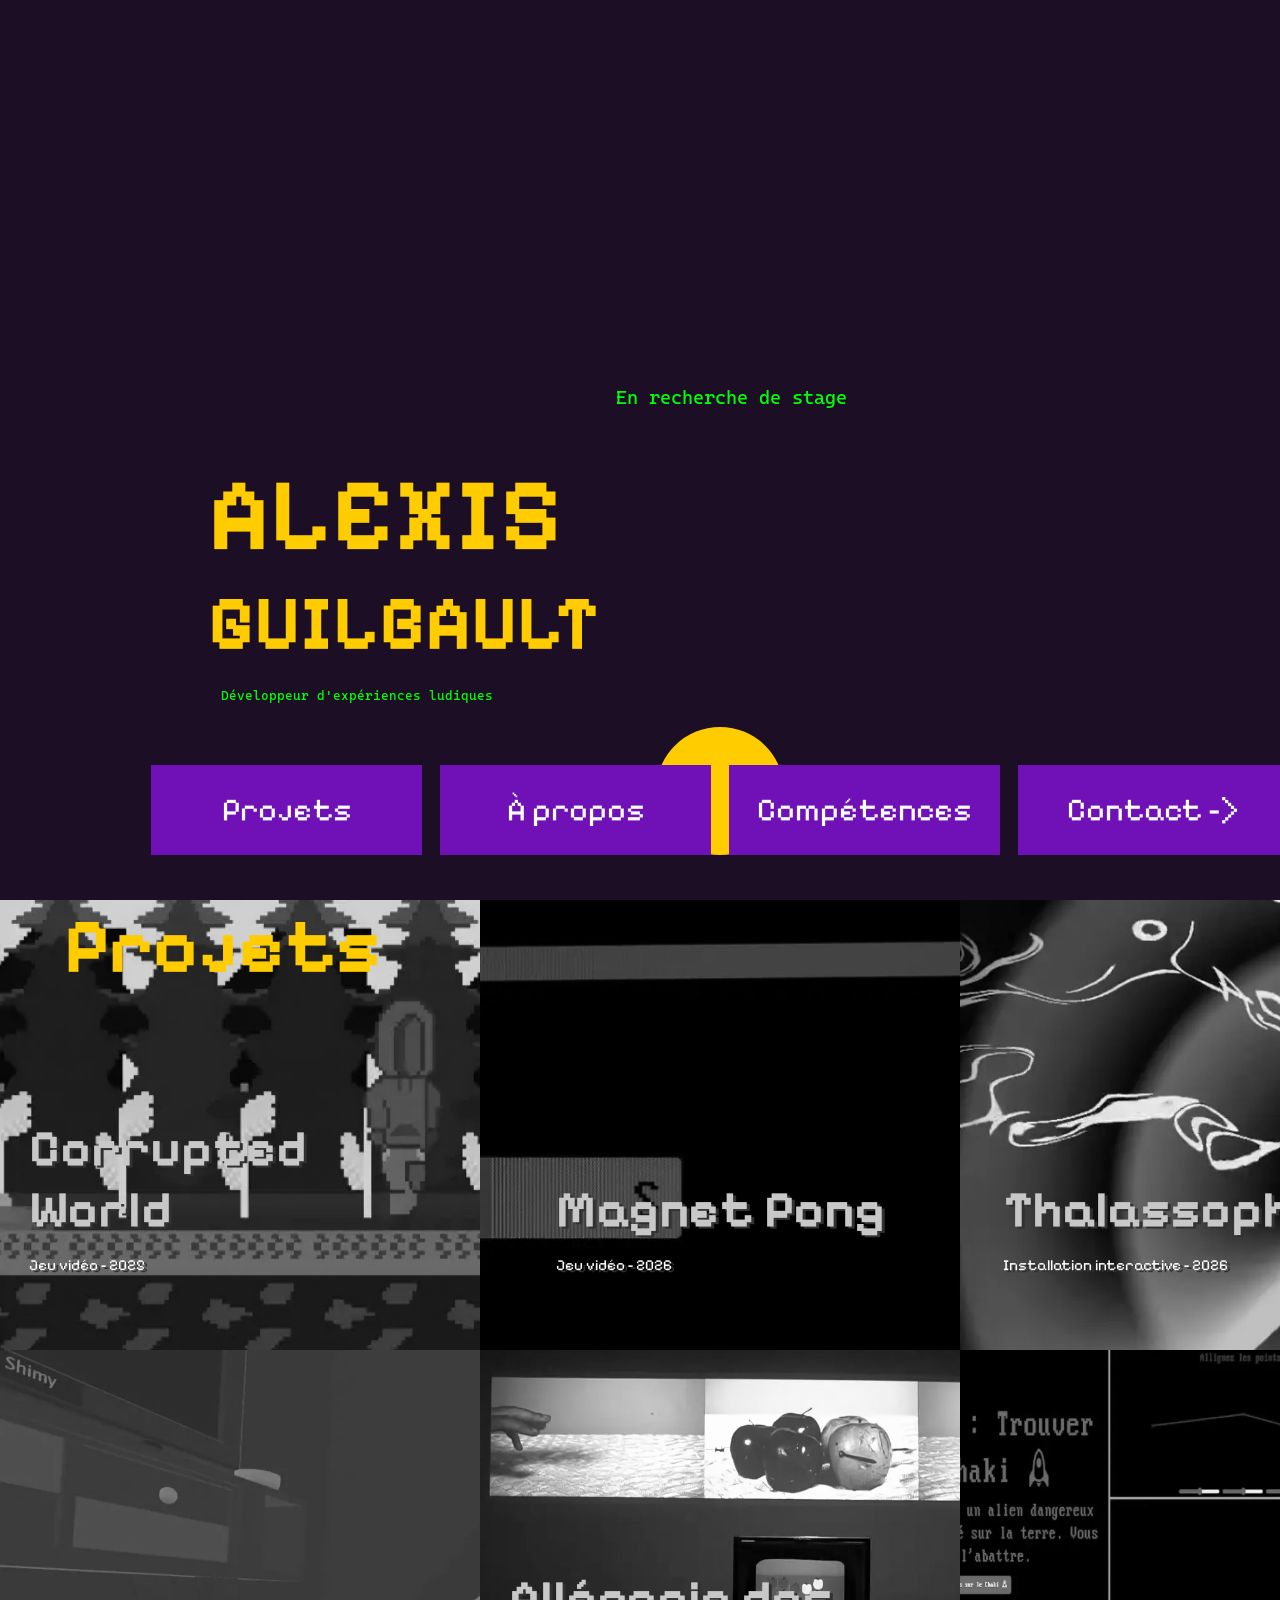
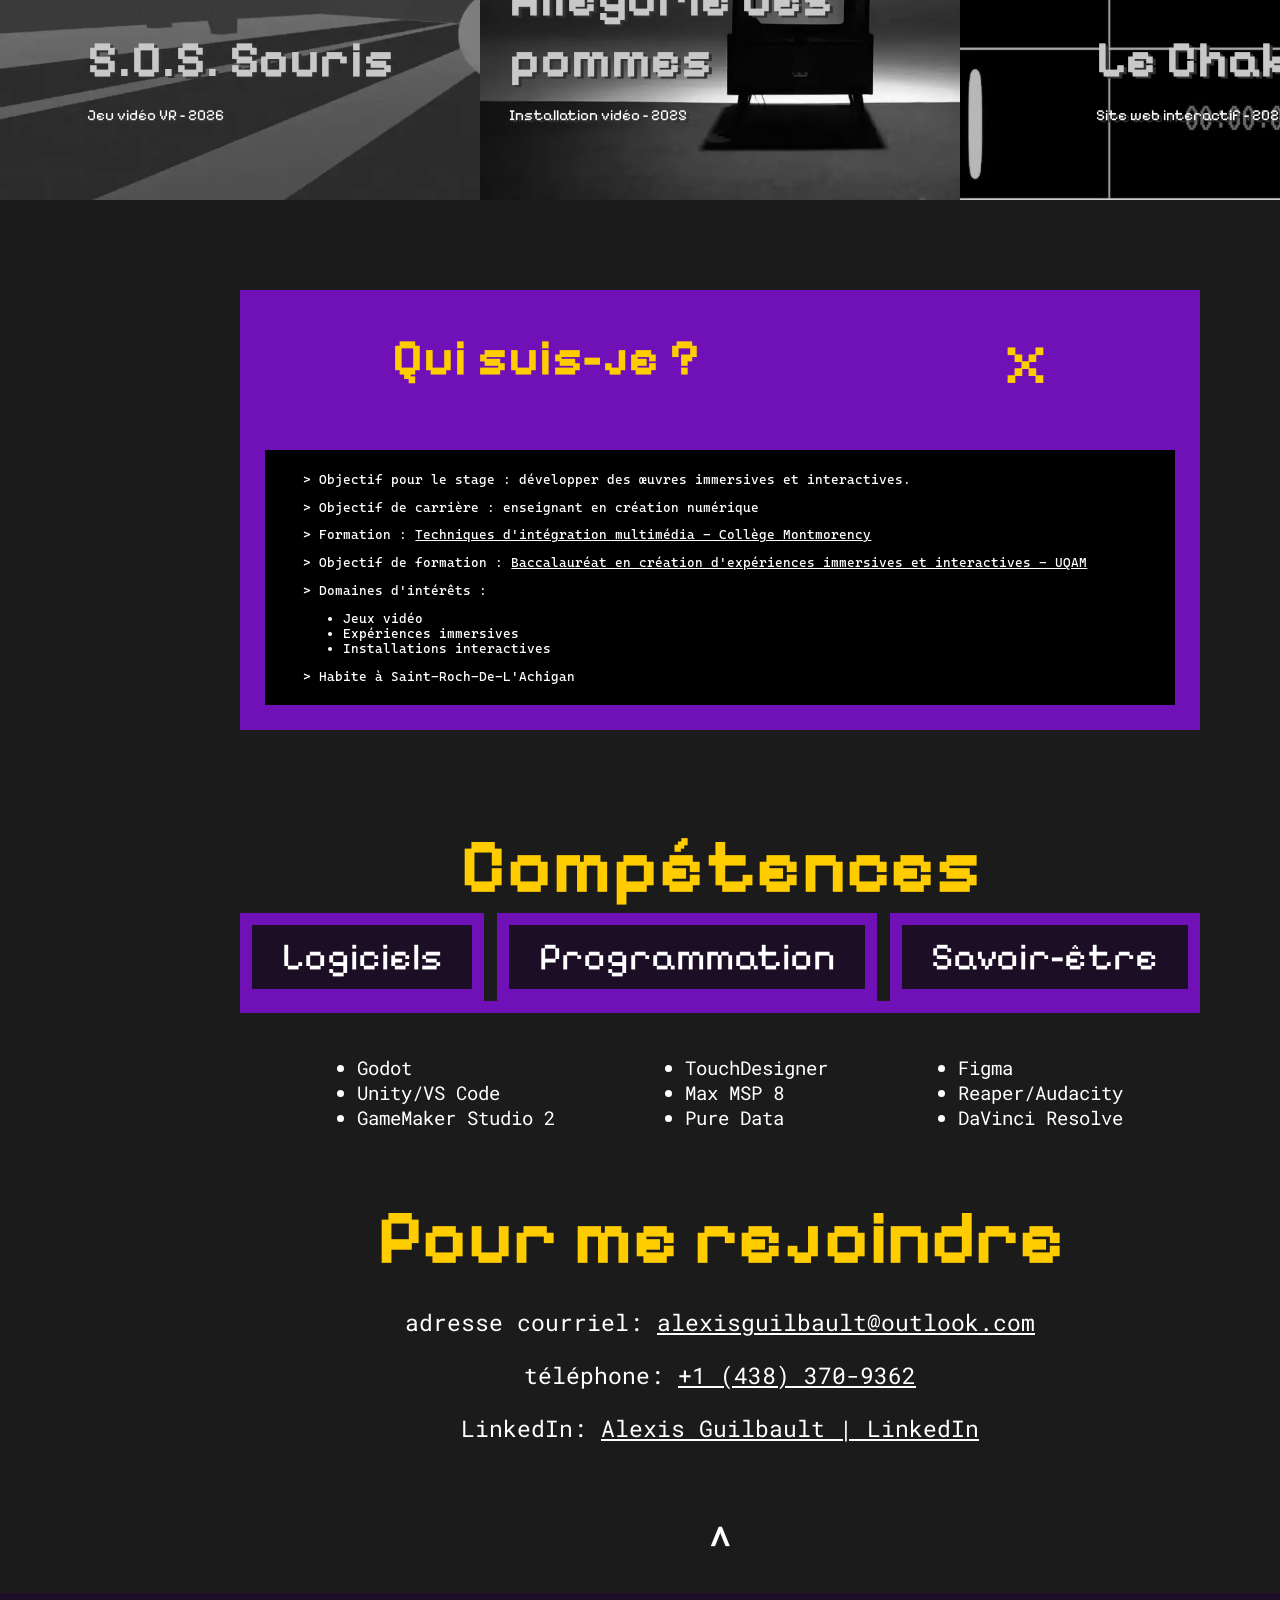
==== commit 1b290098: "Corrections - Rétroaction de Lora" ====
--- a/index.html
+++ b/index.html
@@ -39,9 +39,9 @@
                 <p class="desktop" id="x">x</p>
             </div>
             <div class="terminal-body">
-                <p>> Objectif pour le stage : développer des expériences immersives et interactives.</p>
+                <p>> Objectif pour le stage : développer des œuvres immersives et interactives.</p>
                 <p>> Objectif de carrière : enseignant en création numérique</p>
-                <p>> Formation : <a href="https://www.cmontmorency.qc.ca/programmes/nos-programmes-detudes/techniques/techniques-dintegration-multimedia/grille-de-cours/" target="_blank">Technique d'intégration multimédia - Collège Montmorency</a></p>
+                <p>> Formation : <a href="https://www.cmontmorency.qc.ca/programmes/nos-programmes-detudes/techniques/techniques-dintegration-multimedia/grille-de-cours/" target="_blank">Techniques d'intégration multimédia - Collège Montmorency</a></p>
                 <p>> Objectif de formation : <a href="https://etudier.uqam.ca/programme?code=6608" target="_blank">Baccalauréat en création d'expériences immersives et interactives - UQAM</a></p>
                 <p>
                     > Domaines d'intérêts :
@@ -150,9 +150,14 @@
                 </div>
             </div>
         </section>
+        <section id="contact">
+            <h2>Pour me rejoindre</h2>
+            <p class="identifiants__text">adresse courriel: <a href="mailto:alexisguilbault@outlook.com">alexisguilbault@outlook.com</a></p>
+            <p class="identifiants__text">téléphone: <a href="tel:4383709362">+1 (438) 370-9362</a></p>
+            <p class="identifiants__text">LinkedIn: <a href="https://ca.linkedin.com/in/alexis-guilbault-2825652b4" target="_blank">Alexis Guilbault | LinkedIn</a></p>
+        </section>
     </main>
     <footer>
-        <h3><a href="./contact.html" class="contact-link">Contactez-moi !</a></h3>
         <p><a href="#header">^</a></p>
         <div class="footer-square"></div>
     </footer>
--- a/css/base.css
+++ b/css/base.css
@@ -52,6 +52,7 @@
   display: flex;
   flex-direction: column;
   align-items: center;
+  gap: 5vh;
 }
 
 /* Le flexbox en colonnes est appliqué au body et au main */
@@ -96,7 +97,7 @@
 }
 
 h3 {
-  font-size: 10vw;
+  font-size: 12vw;
   margin: 0;
 }
 
@@ -178,7 +179,7 @@
   & > a {
     color: #fff;
     text-decoration: none;
-    font-size: 8vw;
+    font-size: 4vw;
   }
   &:hover, &:focus-visible {
     box-shadow: #ffcc00 1vw 1vw;
@@ -215,6 +216,9 @@
     transition-duration: 250ms;
     & > div > p {
       font-size: 6vw;
+    }
+    & > div > h3 {
+      font-size: 12vw;
     }
   }
 }
@@ -415,6 +419,9 @@
       & > div > p {
         font-size: 4vw;
       }
+      & > div > h3 {
+        font-size: 8vw;
+      }
     }
   }
 
@@ -579,6 +586,7 @@
     & > h2 {
       position: absolute;
       left: 5vw;
+      z-index: 1;
     }
     & > a {
       justify-content: flex-end;
@@ -596,6 +604,9 @@
         height: 20vh;
         & > p {
           font-size: 1.2vw;
+        }
+        & > h3 {
+          font-size: 4vw;
         }
       }
     }
@@ -728,6 +739,7 @@
   justify-content: space-between;
   font-size: 8vw;
   padding: 0;
+  padding-bottom: 1vh;
   background-color: #00000000;
   & > h1 {
     font-size: 8vw;
@@ -763,13 +775,18 @@
 }
 
 .identifiants__text {
-  color: #ffcc00;
+  color: #fff;
   font-family: "roboto mono";
   font-size: 1.8vw;
   & > a {
-    color: #ffcc00;
+    color: #fff;
     font-family: "roboto mono";
     text-decoration: underline;
+    transition-property: color;
+    transition-duration: 300ms;
+    &:hover {
+      color: #fc0;
+    }
   }
 }
 
@@ -784,7 +801,7 @@
       width: 70%;
     }
     & > a {
-      font-size: 10vw;
+      font-size: 5vw;
     }
   }
 
@@ -828,7 +845,7 @@
       width: 80%;
     }
     & > a {
-      font-size: 12vw;
+      font-size: 6vw;
     }
   }
 
@@ -898,16 +915,29 @@
   font-family: 'Pixelify Sans';
 }
 
+hr {
+  width: 100%;
+}
+
 .processus_creation {
   padding: 1.5vw;
 }
 
+.images {
+  width: 100%;
+  display: flex;
+  flex-direction: column;
+  align-items: stretch;
+  justify-content: center;
+  & > img {
+      display: block;
+      width: 100%;
+      padding-bottom: 2vh;
+  }
+}
+
 /* PAGE PROJET - MOBILE */
 @media screen and (max-width: 323px) {
-  .video > iframe {
-    width: 90%;
-  }
-
   .description-projet {
     font-size: 6vw;
   }
@@ -923,7 +953,7 @@
   }
 
   .images {
-    width: 100%;
+    width: 80%;
     display: flex;
     flex-direction: column;
     align-items: stretch;
@@ -961,19 +991,18 @@
   }
 }
 
-/* ÉCRAN LARGE */
-@media screen and (min-width: 1440px) {
-  /* Page projet */
+/* PAGE PROJET - ÉCRAN LARGE */
+@media screen and (min-width: 1280px) {
   .header-project {
     height: 20%;
   }
 
   .bouton-nav {
-    width: 90%;
+    width: 100%;
     justify-content: center;
     text-align: center;
     &>a {
-      font-size: 5vw;
+      font-size: 4vw;
       width: 100%;
     }
   }
@@ -1070,7 +1099,7 @@
   }
 }
 
-/* Animation CSS */
+/* Animation barre de défilement CSS */
 .loading_bar {
   z-index: 10;
   position: fixed;
@@ -1092,4 +1121,14 @@
   animation-timeline: scroll();
 }
 
-/* Animation pris des notes de cours. Créé une animation nommée grow qui s'anime au défilement.  */+/* Animation pris des notes de cours. Créé une animation nommée grow qui s'anime au défilement.  */
+
+.back_arrow {
+  font-size: 4vw;
+  transition-property: all;
+  transition-duration: 300ms;
+  &:hover {
+    color: #6f11b7;
+    text-shadow: 0.25vw 0.25vw #ffcc00;
+  }
+}
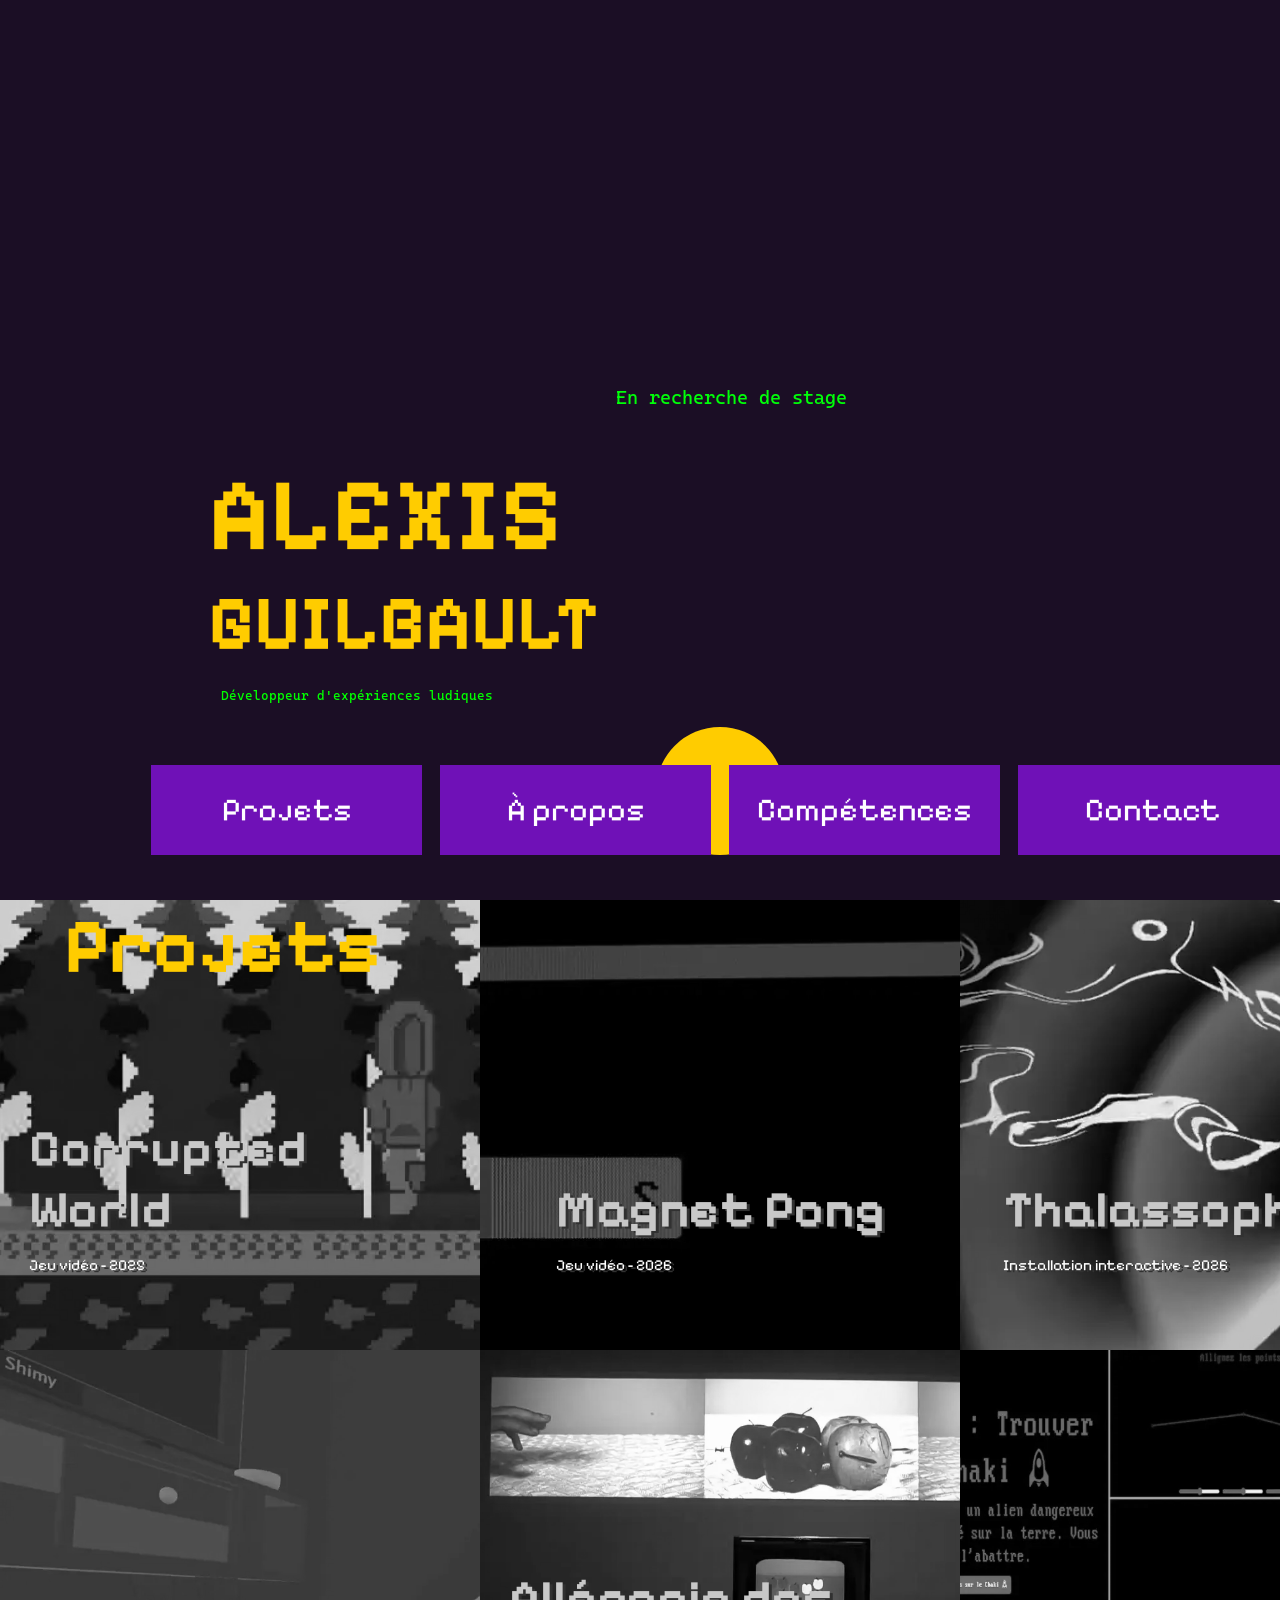
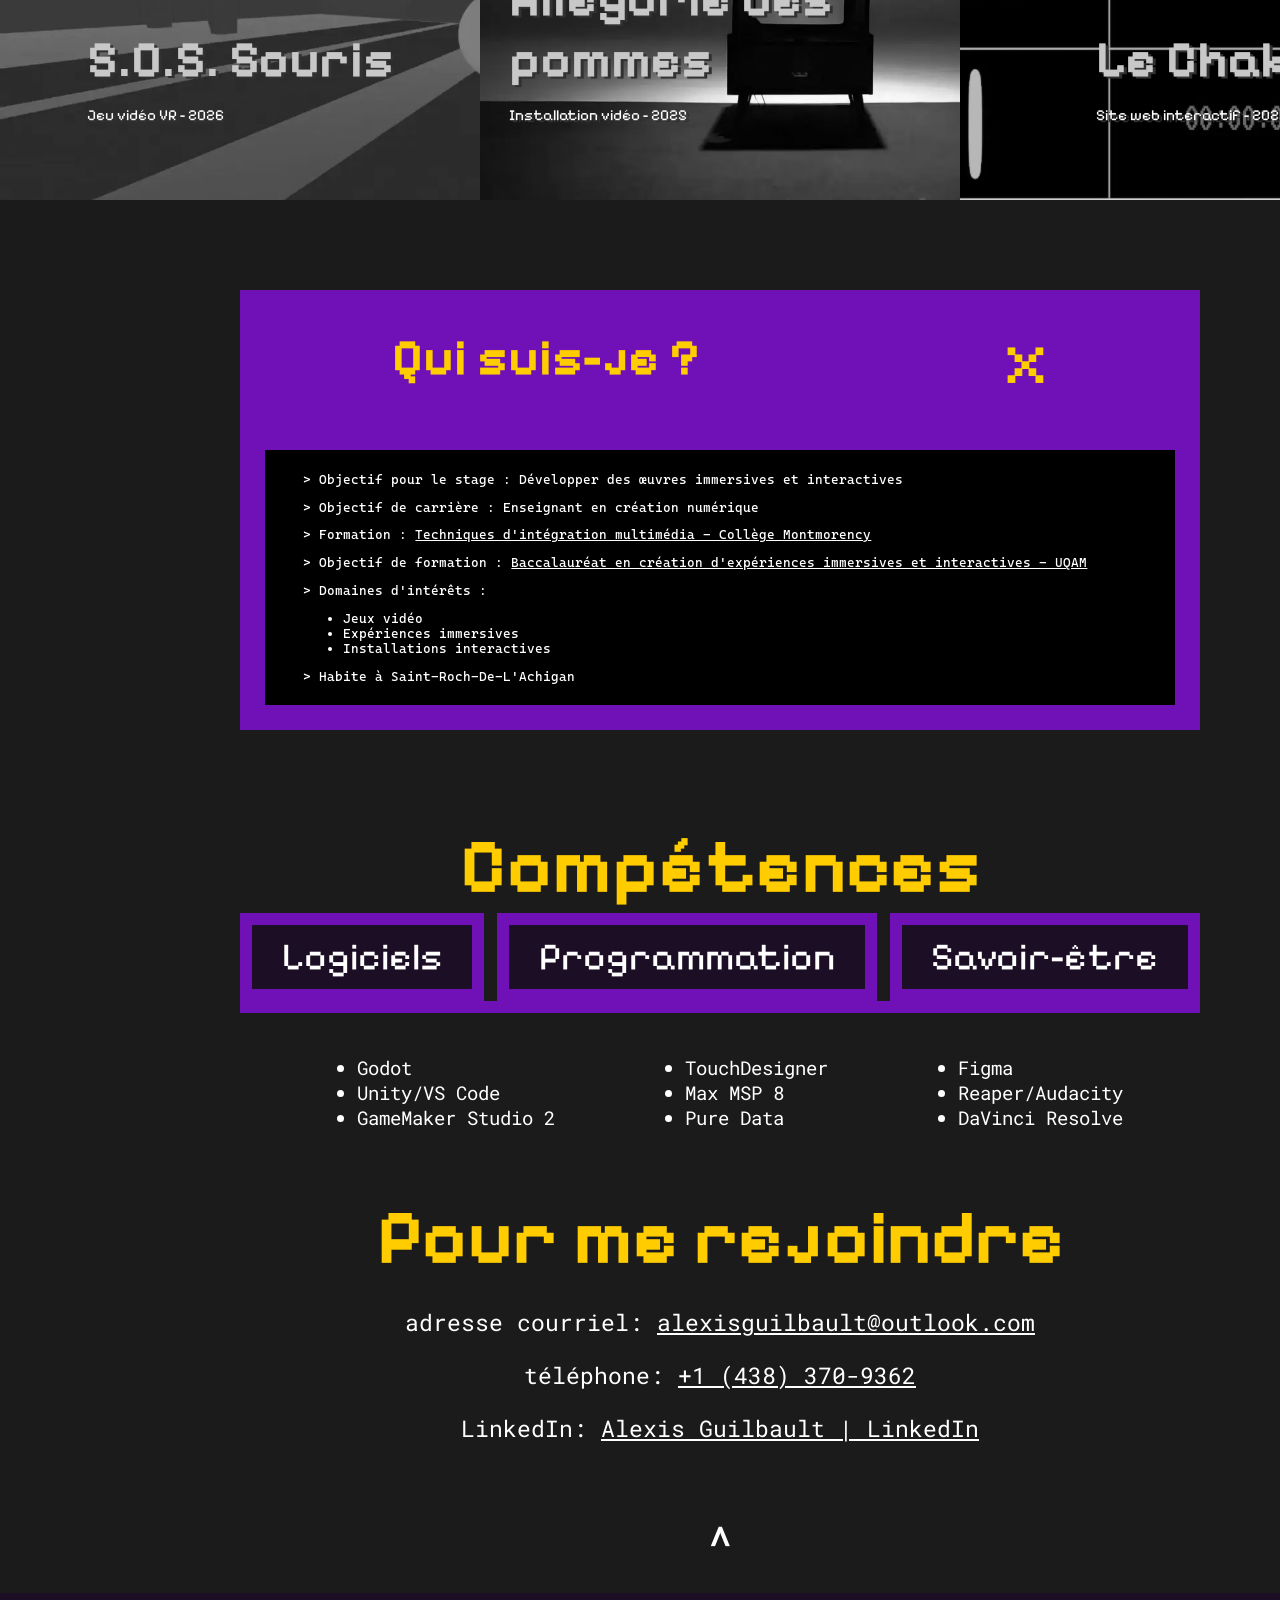
==== commit 576f9fa7: "Finitions" ====
--- a/index.html
+++ b/index.html
@@ -25,7 +25,7 @@
                 <li><a href="#a-propos">À propos</a></li>
                 <li class="mobile"><a href="#competence-mobile">Compétences</a></li>
                 <li class="desktop"><a href="#competence-desktop">Compétences</a></li>
-                <li><a href="./contact.html">Contact -></a></li>
+                <li><a href="#contact">Contact</a></li>
             </ul>
         </nav>
     </header>
@@ -39,8 +39,8 @@
                 <p class="desktop" id="x">x</p>
             </div>
             <div class="terminal-body">
-                <p>> Objectif pour le stage : développer des œuvres immersives et interactives.</p>
-                <p>> Objectif de carrière : enseignant en création numérique</p>
+                <p>> Objectif pour le stage : Développer des œuvres immersives et interactives</p>
+                <p>> Objectif de carrière : Enseignant en création numérique</p>
                 <p>> Formation : <a href="https://www.cmontmorency.qc.ca/programmes/nos-programmes-detudes/techniques/techniques-dintegration-multimedia/grille-de-cours/" target="_blank">Techniques d'intégration multimédia - Collège Montmorency</a></p>
                 <p>> Objectif de formation : <a href="https://etudier.uqam.ca/programme?code=6608" target="_blank">Baccalauréat en création d'expériences immersives et interactives - UQAM</a></p>
                 <p>
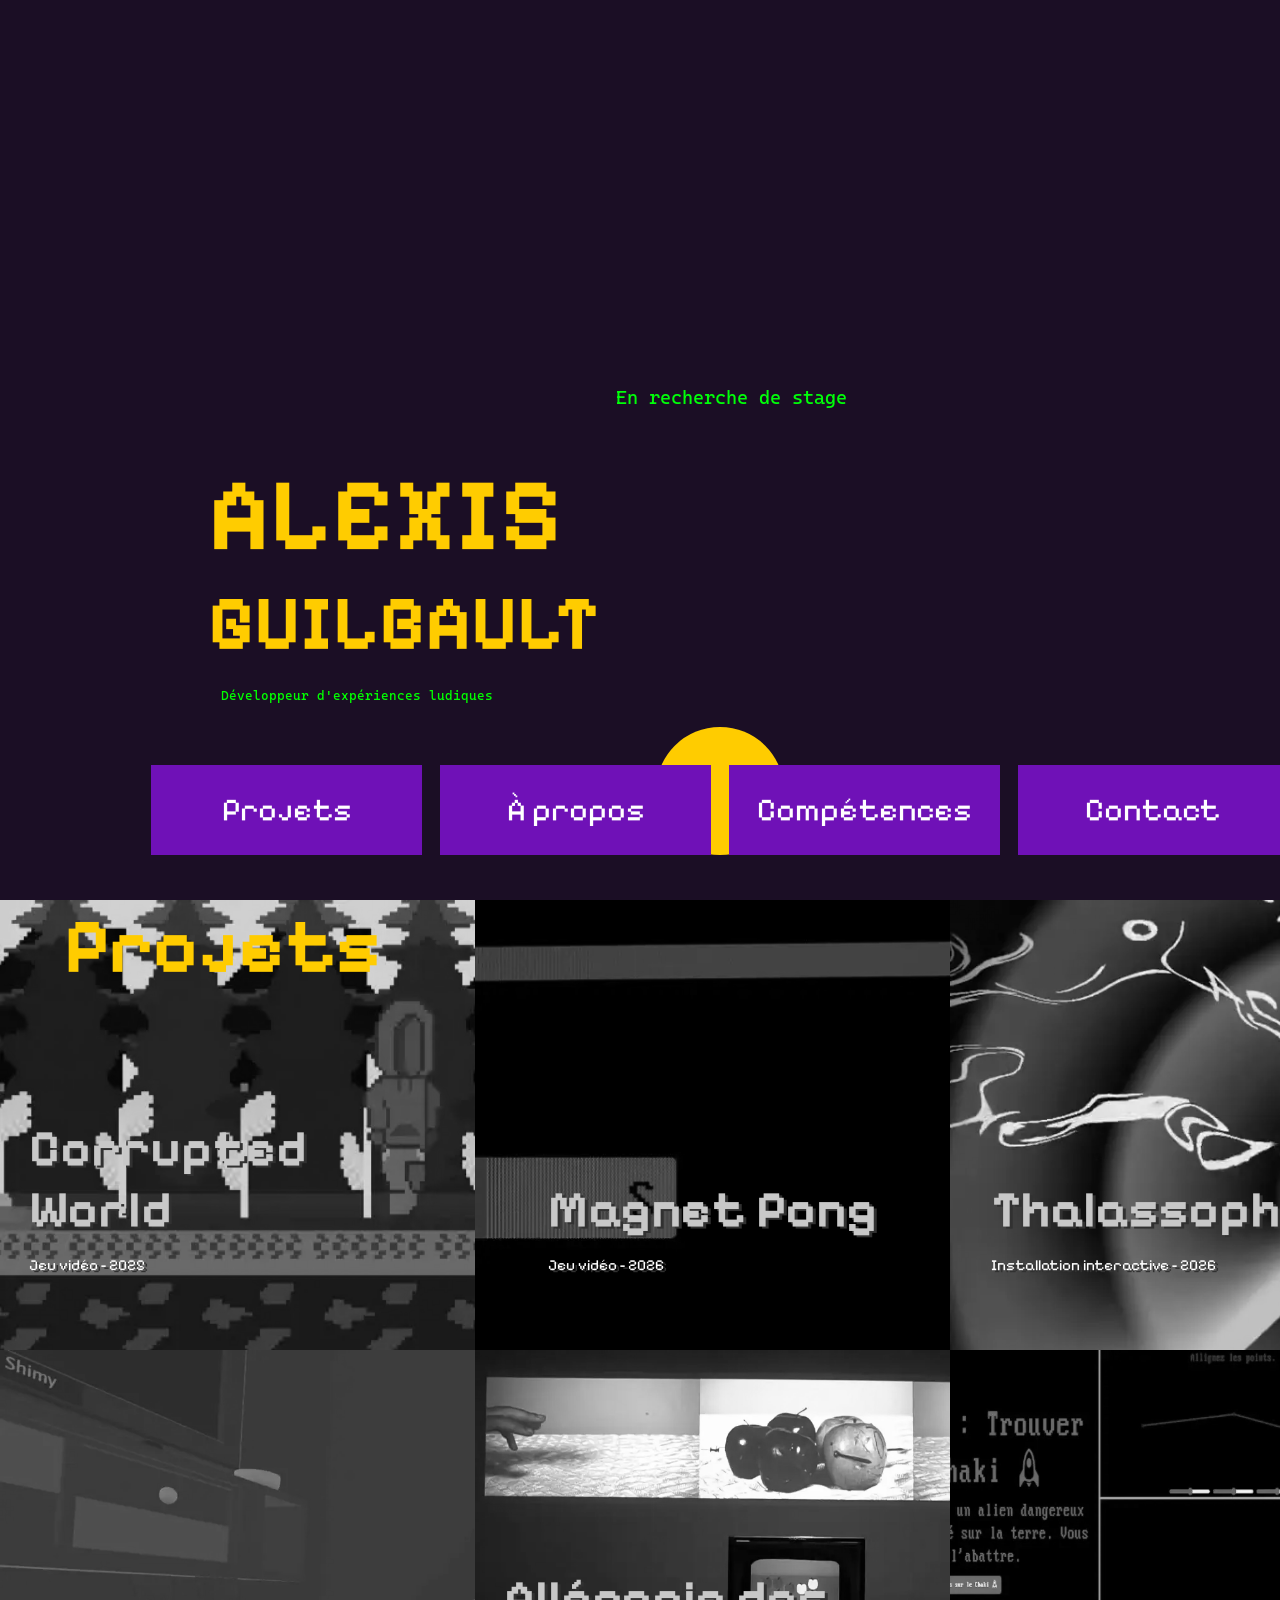
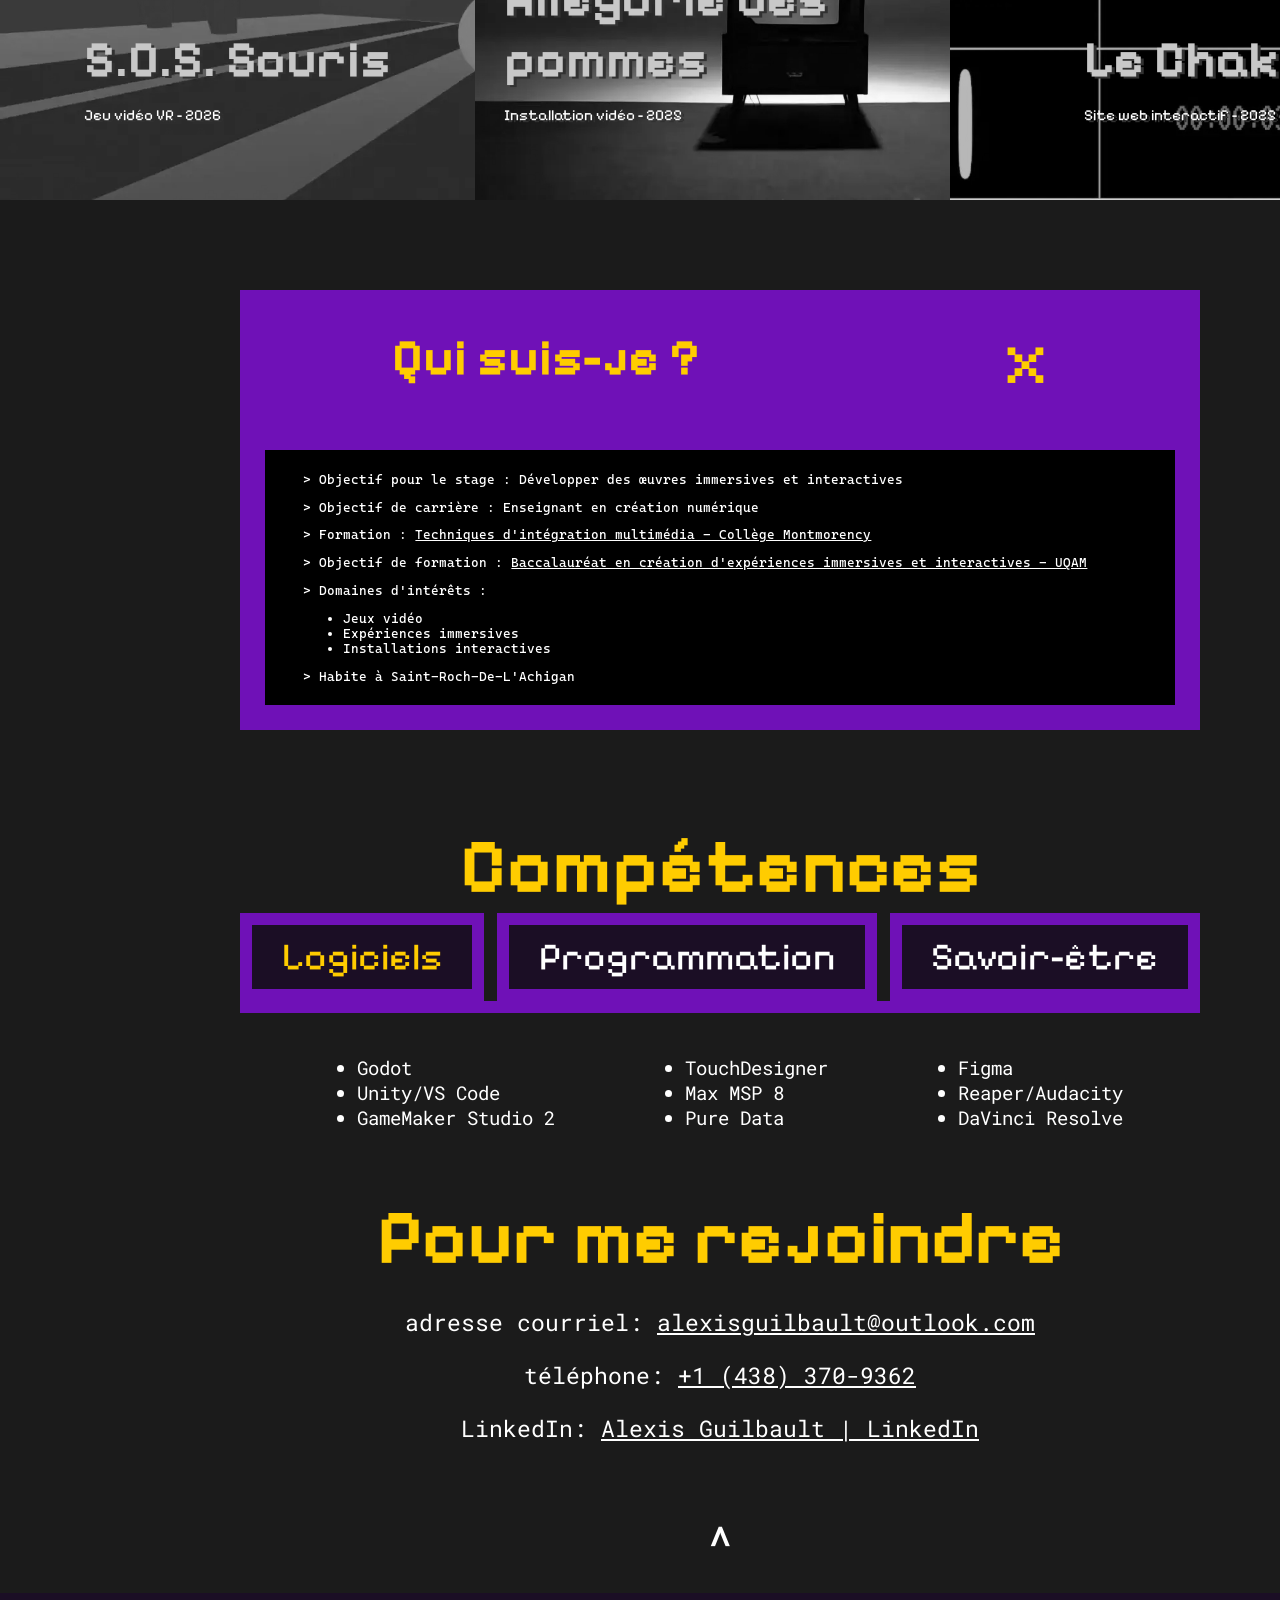
==== commit f8318f0a: "Corrections - Marie-Michelle" ====
--- a/index.html
+++ b/index.html
@@ -103,7 +103,7 @@
             <h2>Compétences</h2>
             <div class="tabs">
                 <div class="boutons">
-                    <button class="bouton">Logiciels</button>
+                    <button class="bouton selected">Logiciels</button>
                     <button class="bouton">Programmation</button>
                     <button class="bouton">Savoir-être</button>
                 </div>
--- a/css/base.css
+++ b/css/base.css
@@ -594,11 +594,15 @@
       text-align: left;
       height: 50vh;
       width: 33%;
-      flex-grow: 1;
+      transform: scale(1);
+      transition-property: transform;
+      transition-duration: 100ms;
       padding: 1vw;
       padding-bottom: 5vh;
+      z-index: 0;
       &:hover, &:focus-visible {
-        flex-grow: 2;
+        transform: scale(1.1);
+        z-index: 1;
       }
       & > div {
         height: 20vh;
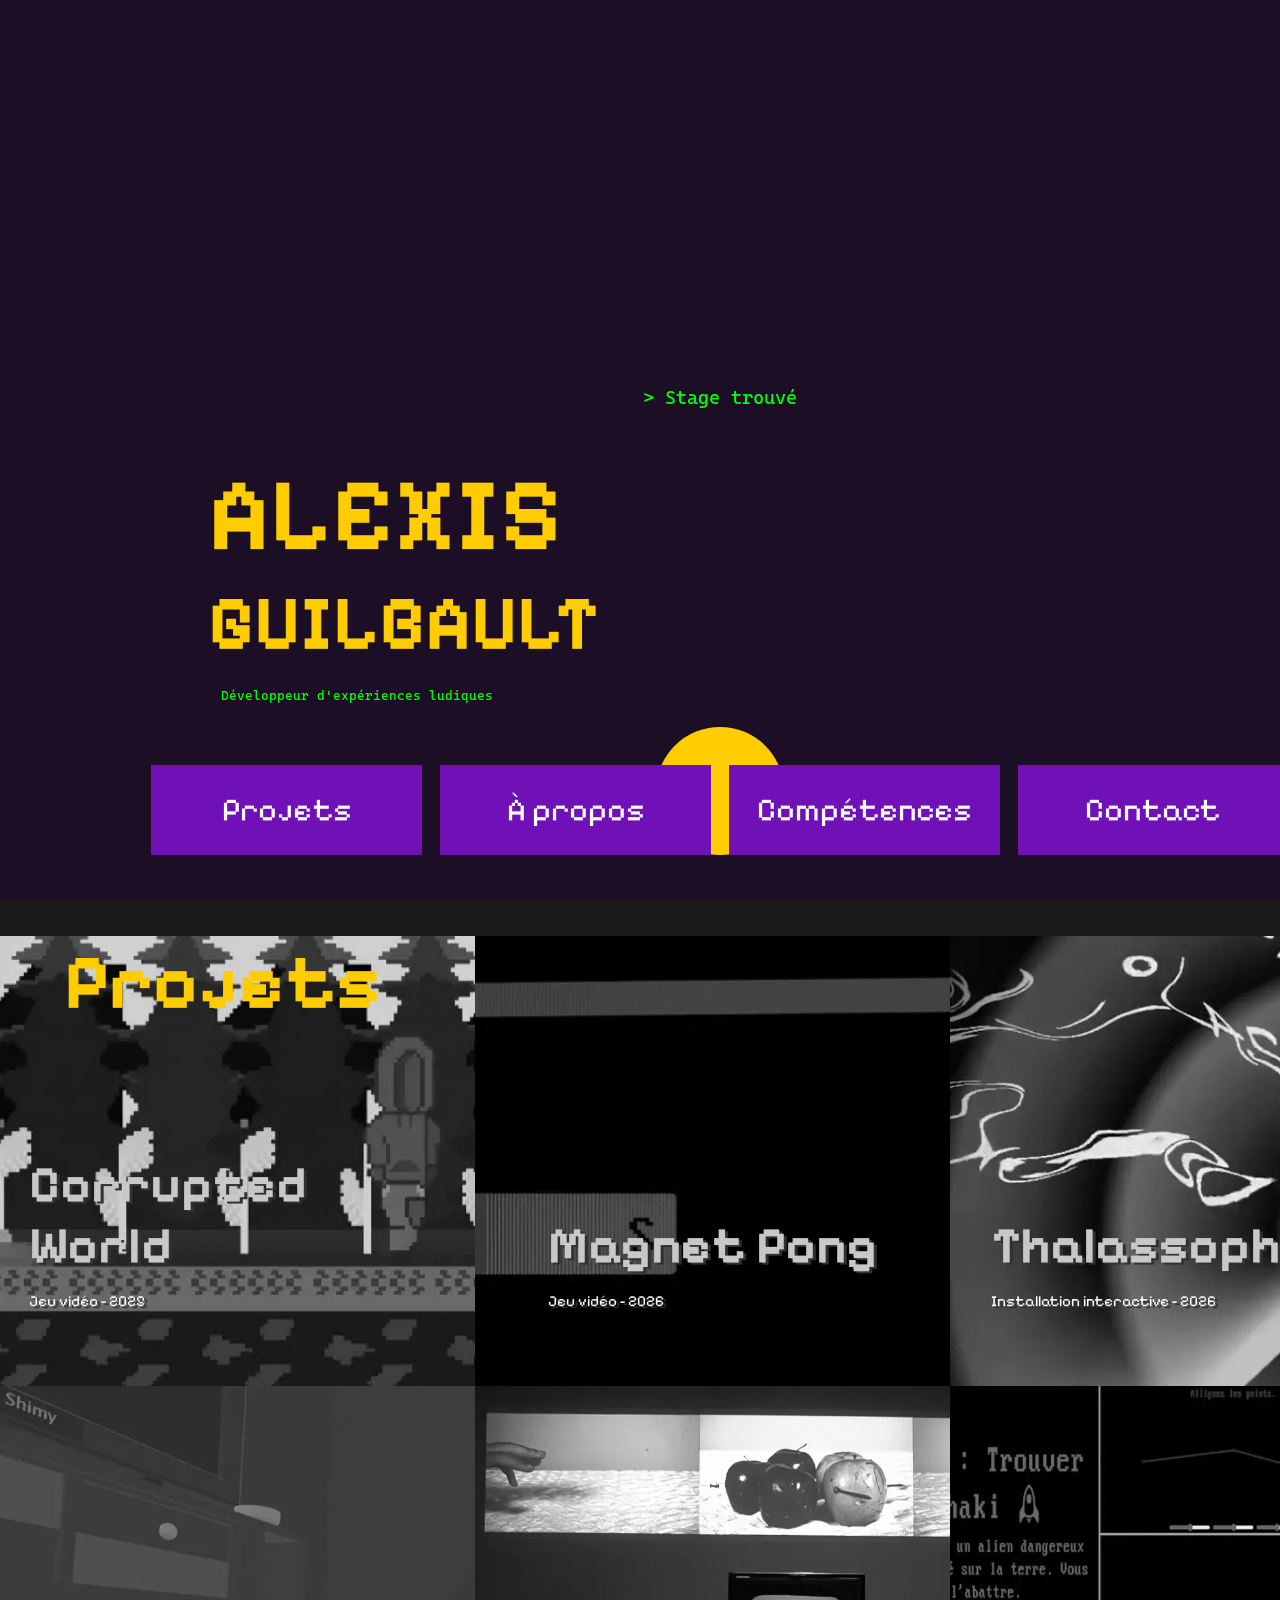
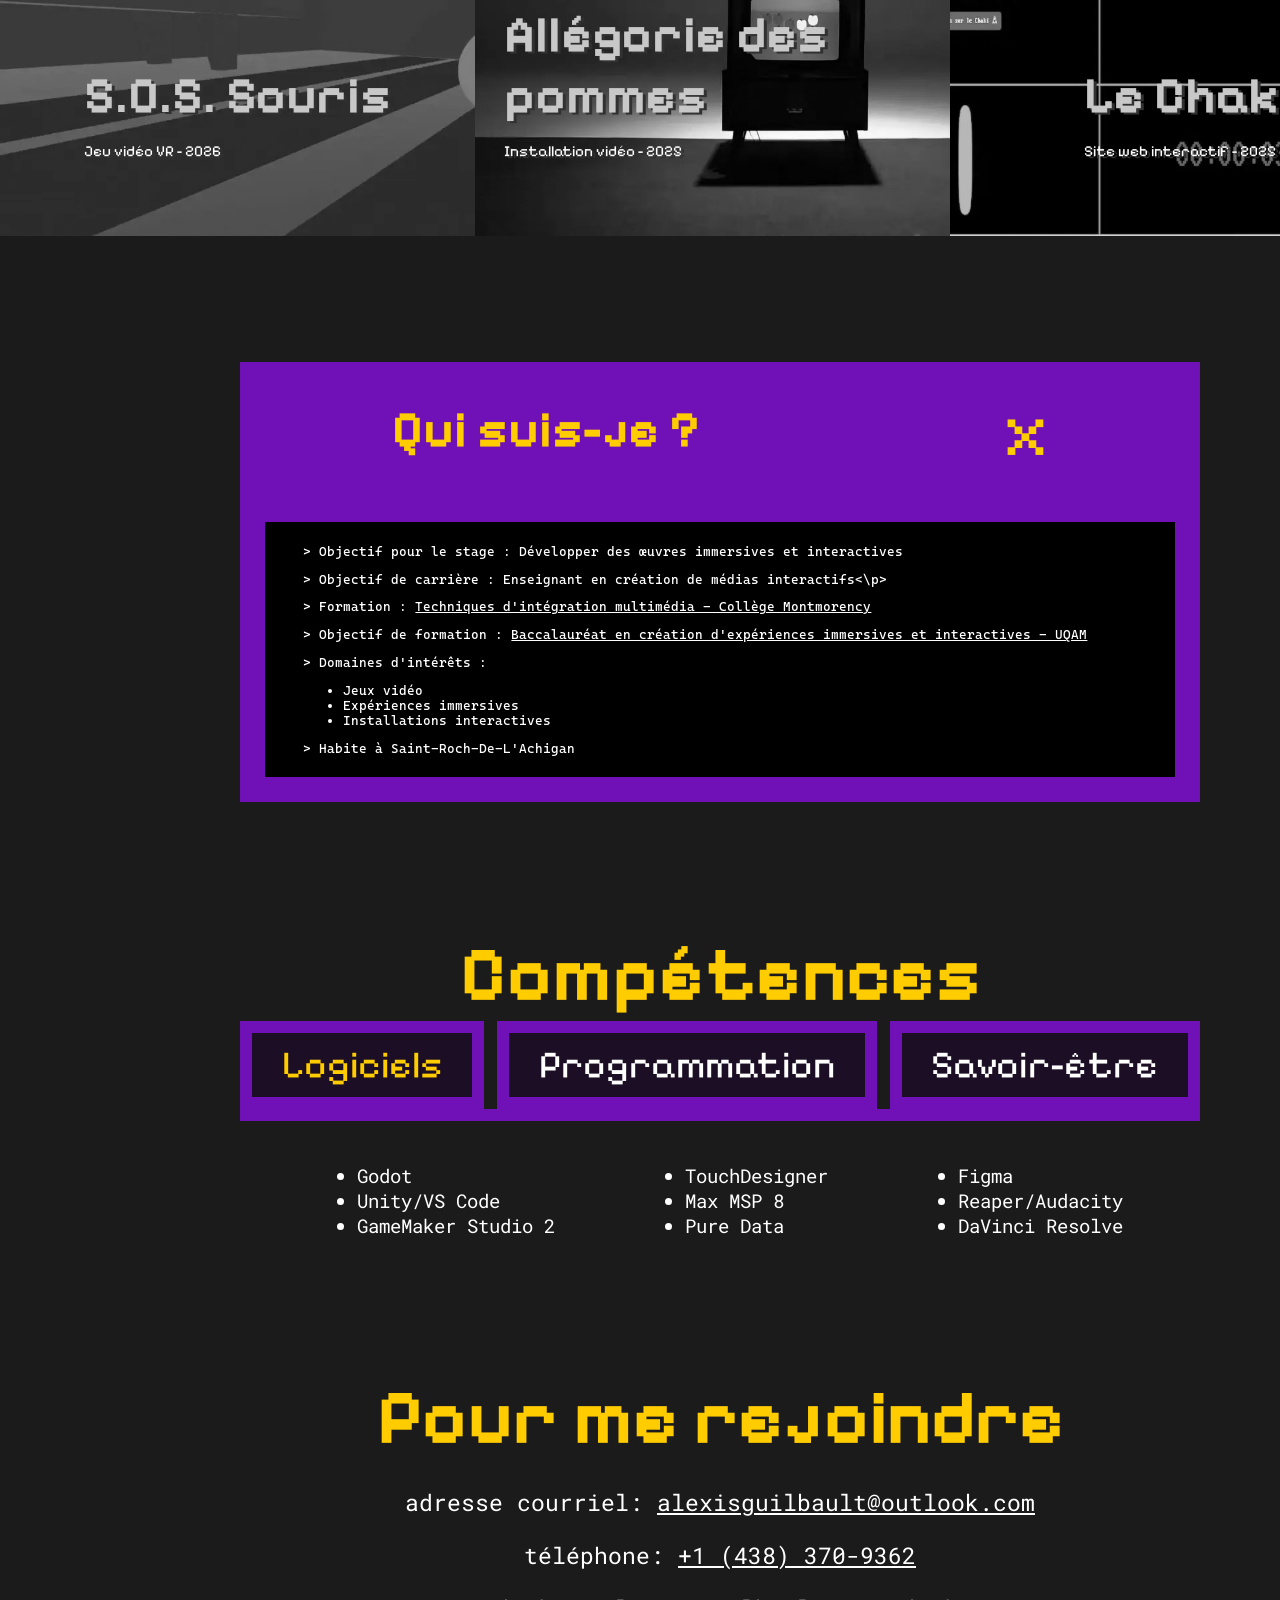
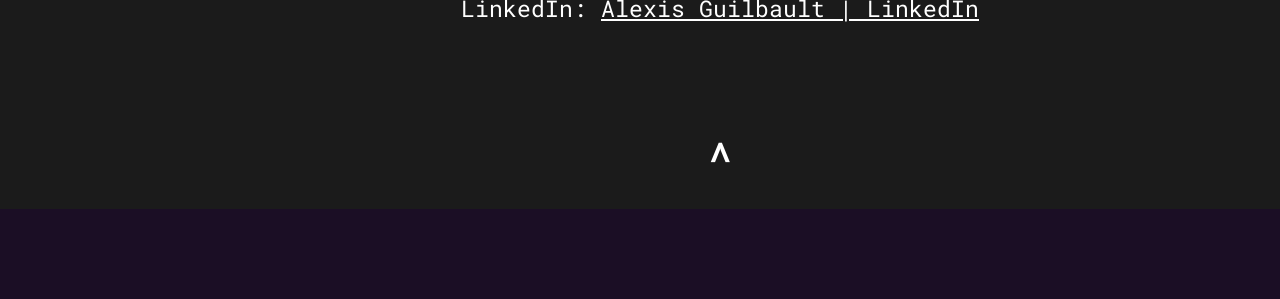
==== commit 383abdf6: "Update index.html" ====
--- a/index.html
+++ b/index.html
@@ -14,7 +14,7 @@
     <div class="loading_bar"></div>
     <header id="header">
         <div class="mouse-ball desktop"></div>
-        <p class="text-green"><span id="trait">> </span>En recherche de stage</p>
+        <p class="text-green"><span id="trait">> </span>Stage trouvé</p>
         <div>
             <h1><a href="https://www.youtube.com/watch?v=MB0UIjvyME4" target="_blank">ALEXIS <span class="nom">GUILBAULT</span></a></h1>
             <p><small>Développeur d'expériences ludiques</small></p>
@@ -40,7 +40,7 @@
             </div>
             <div class="terminal-body">
                 <p>> Objectif pour le stage : Développer des œuvres immersives et interactives</p>
-                <p>> Objectif de carrière : Enseignant en création numérique</p>
+                <p>> Objectif de carrière : Enseignant en création de médias interactifs<\p>
                 <p>> Formation : <a href="https://www.cmontmorency.qc.ca/programmes/nos-programmes-detudes/techniques/techniques-dintegration-multimedia/grille-de-cours/" target="_blank">Techniques d'intégration multimédia - Collège Montmorency</a></p>
                 <p>> Objectif de formation : <a href="https://etudier.uqam.ca/programme?code=6608" target="_blank">Baccalauréat en création d'expériences immersives et interactives - UQAM</a></p>
                 <p>
--- a/css/base.css
+++ b/css/base.css
@@ -53,6 +53,10 @@
   flex-direction: column;
   align-items: center;
   gap: 5vh;
+}
+
+section {
+  padding: 4vh 0;
 }
 
 /* Le flexbox en colonnes est appliqué au body et au main */
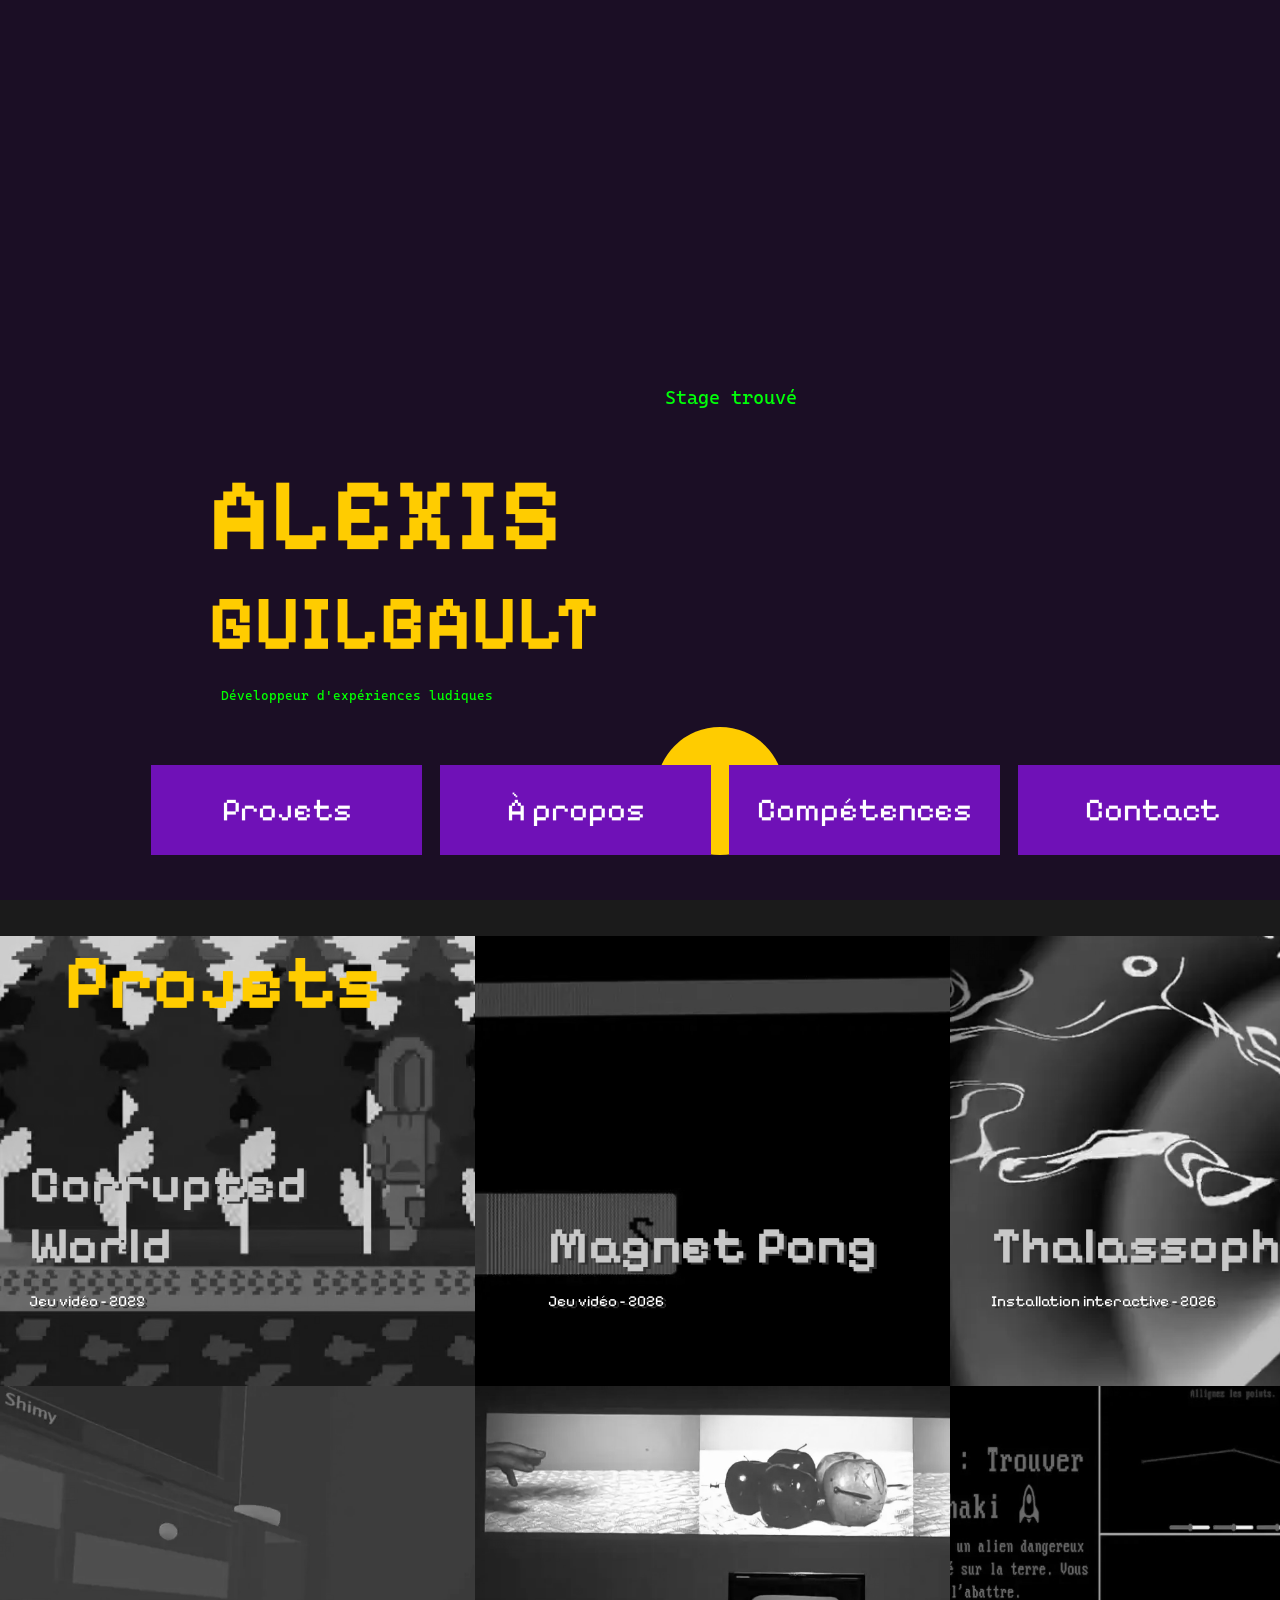
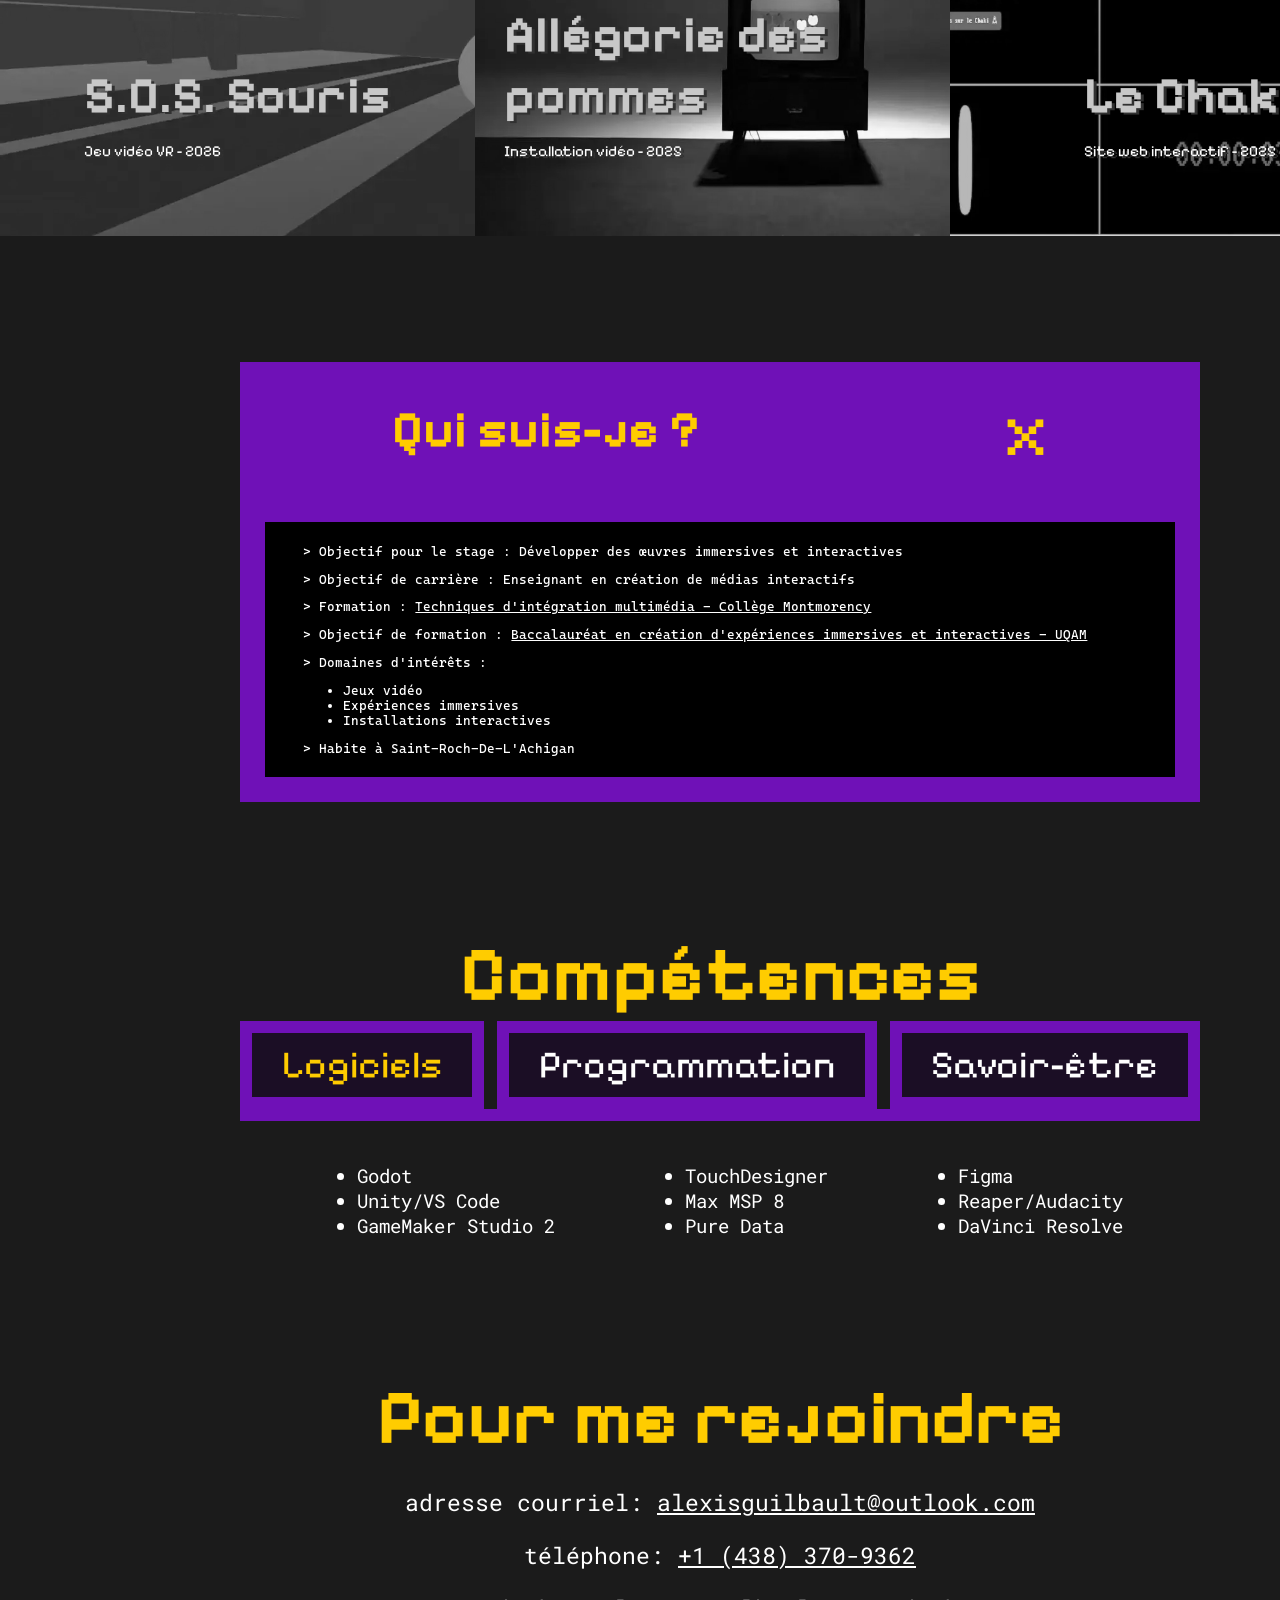
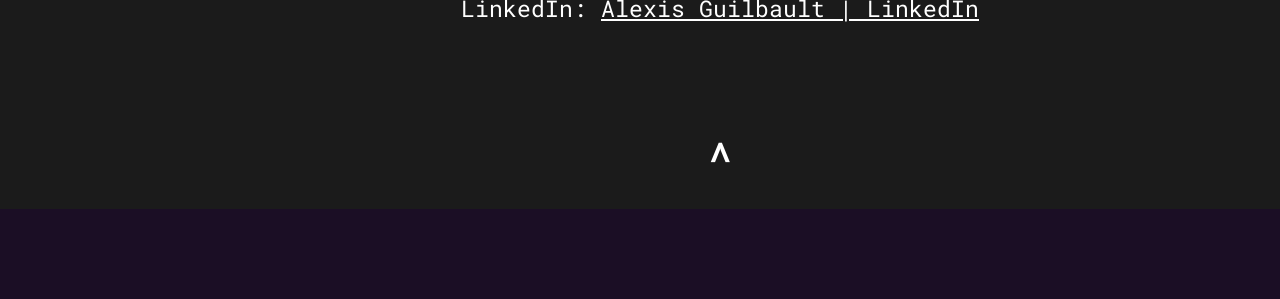
==== commit e0d95267: "Correction HTML" ====
--- a/index.html
+++ b/index.html
@@ -40,7 +40,7 @@
             </div>
             <div class="terminal-body">
                 <p>> Objectif pour le stage : Développer des œuvres immersives et interactives</p>
-                <p>> Objectif de carrière : Enseignant en création de médias interactifs<\p>
+                <p>> Objectif de carrière : Enseignant en création de médias interactifs</p>
                 <p>> Formation : <a href="https://www.cmontmorency.qc.ca/programmes/nos-programmes-detudes/techniques/techniques-dintegration-multimedia/grille-de-cours/" target="_blank">Techniques d'intégration multimédia - Collège Montmorency</a></p>
                 <p>> Objectif de formation : <a href="https://etudier.uqam.ca/programme?code=6608" target="_blank">Baccalauréat en création d'expériences immersives et interactives - UQAM</a></p>
                 <p>
